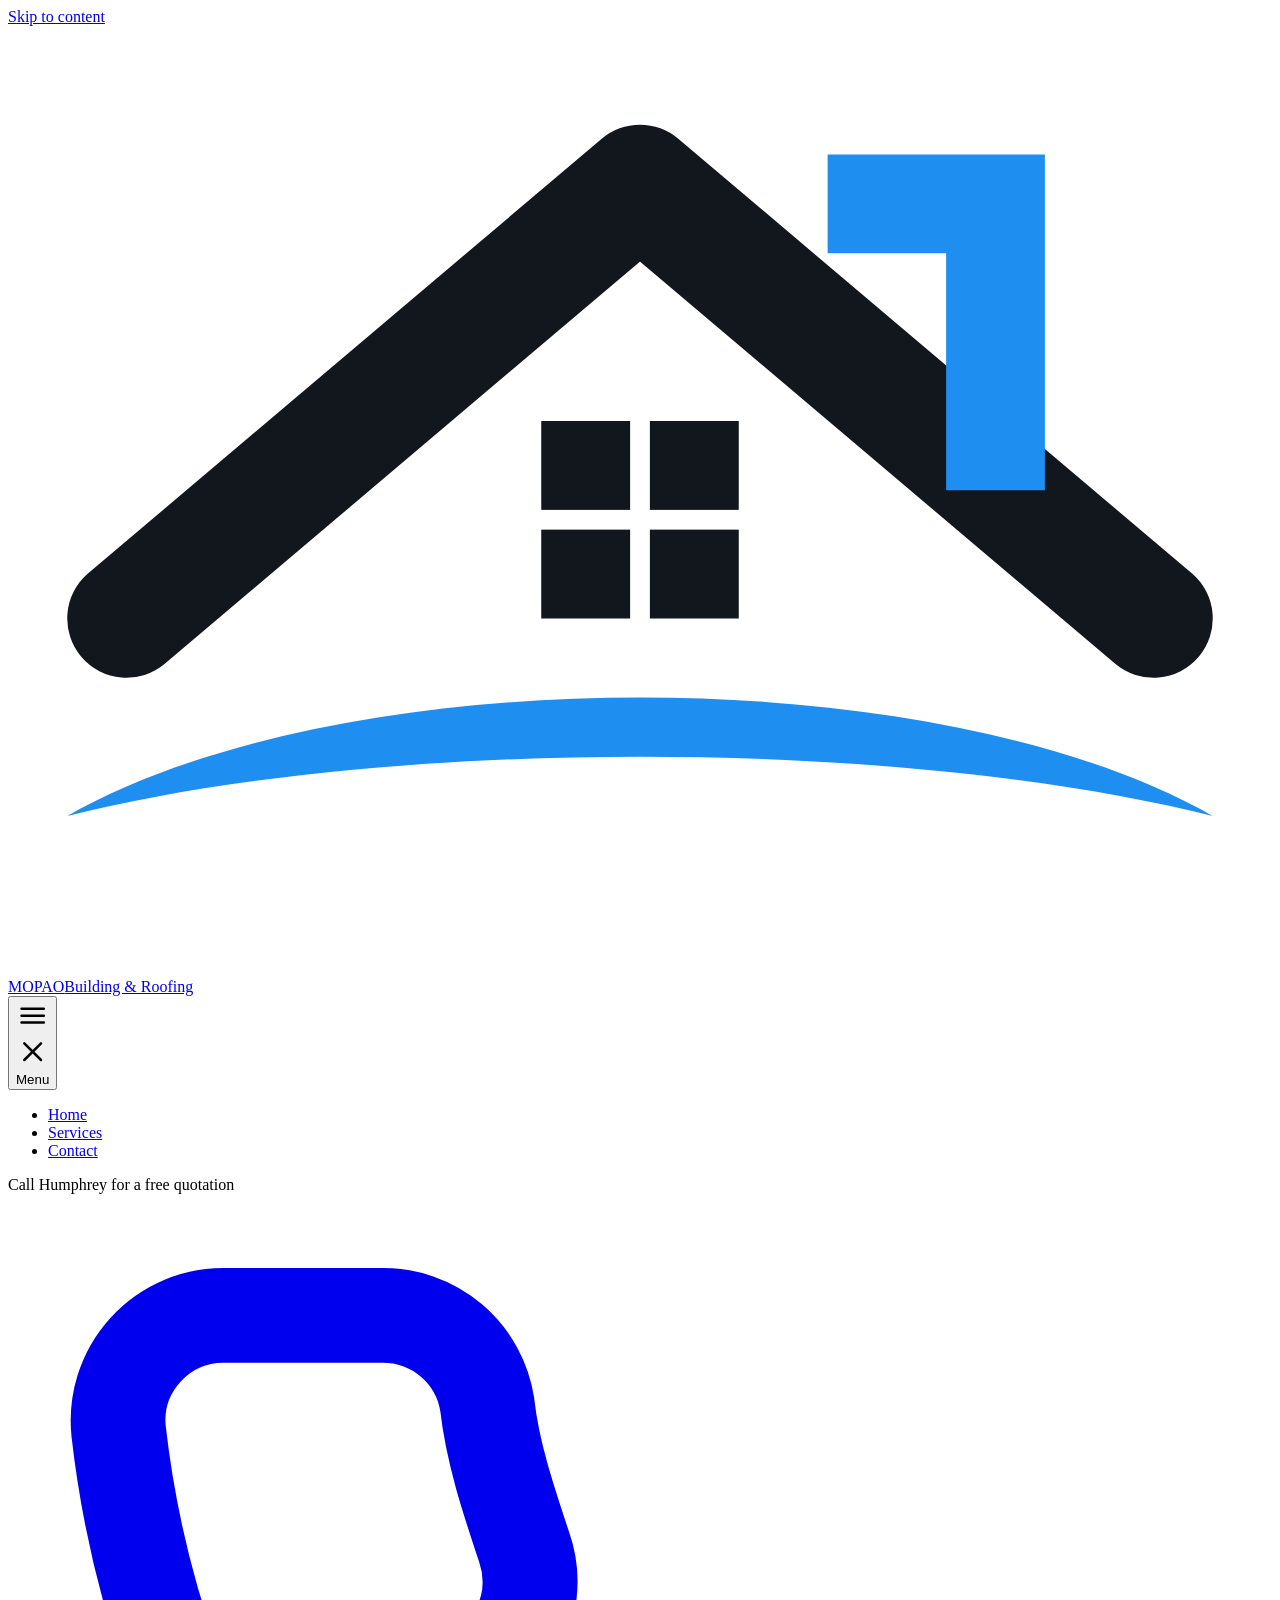
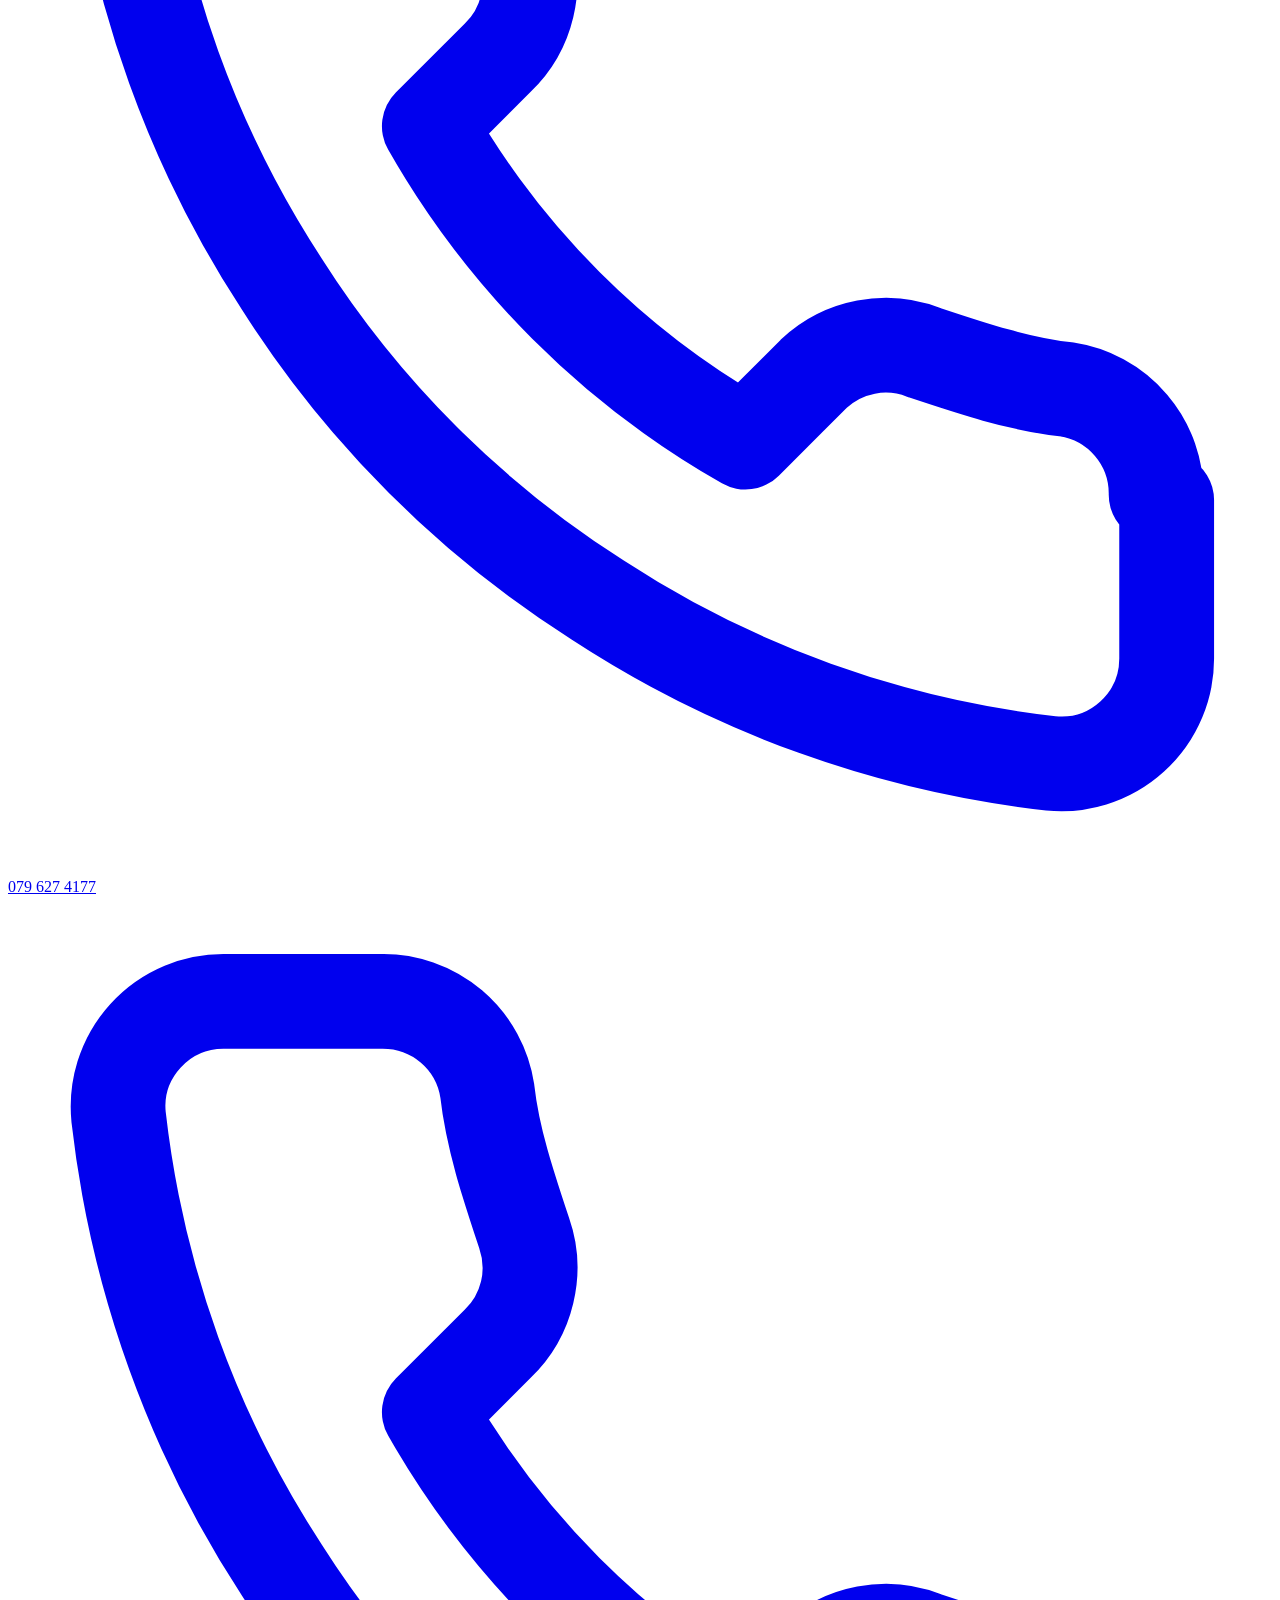
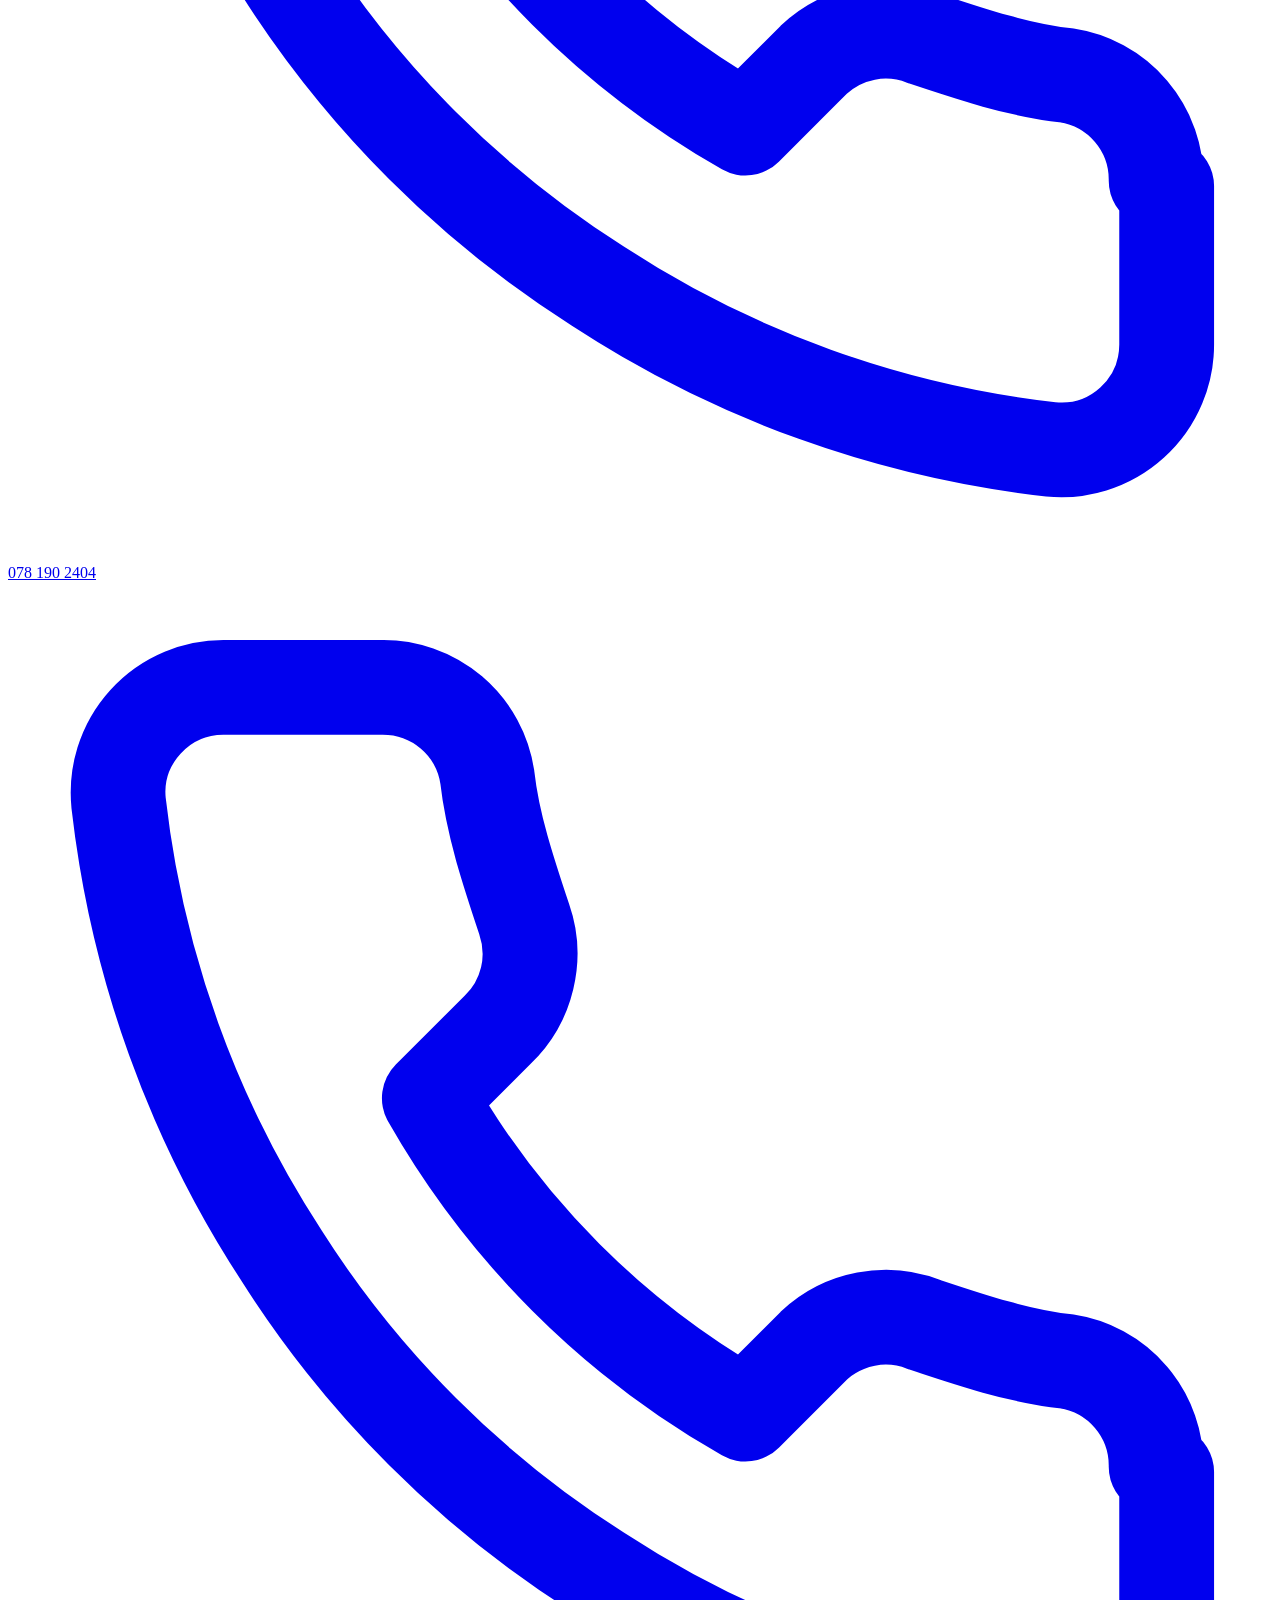
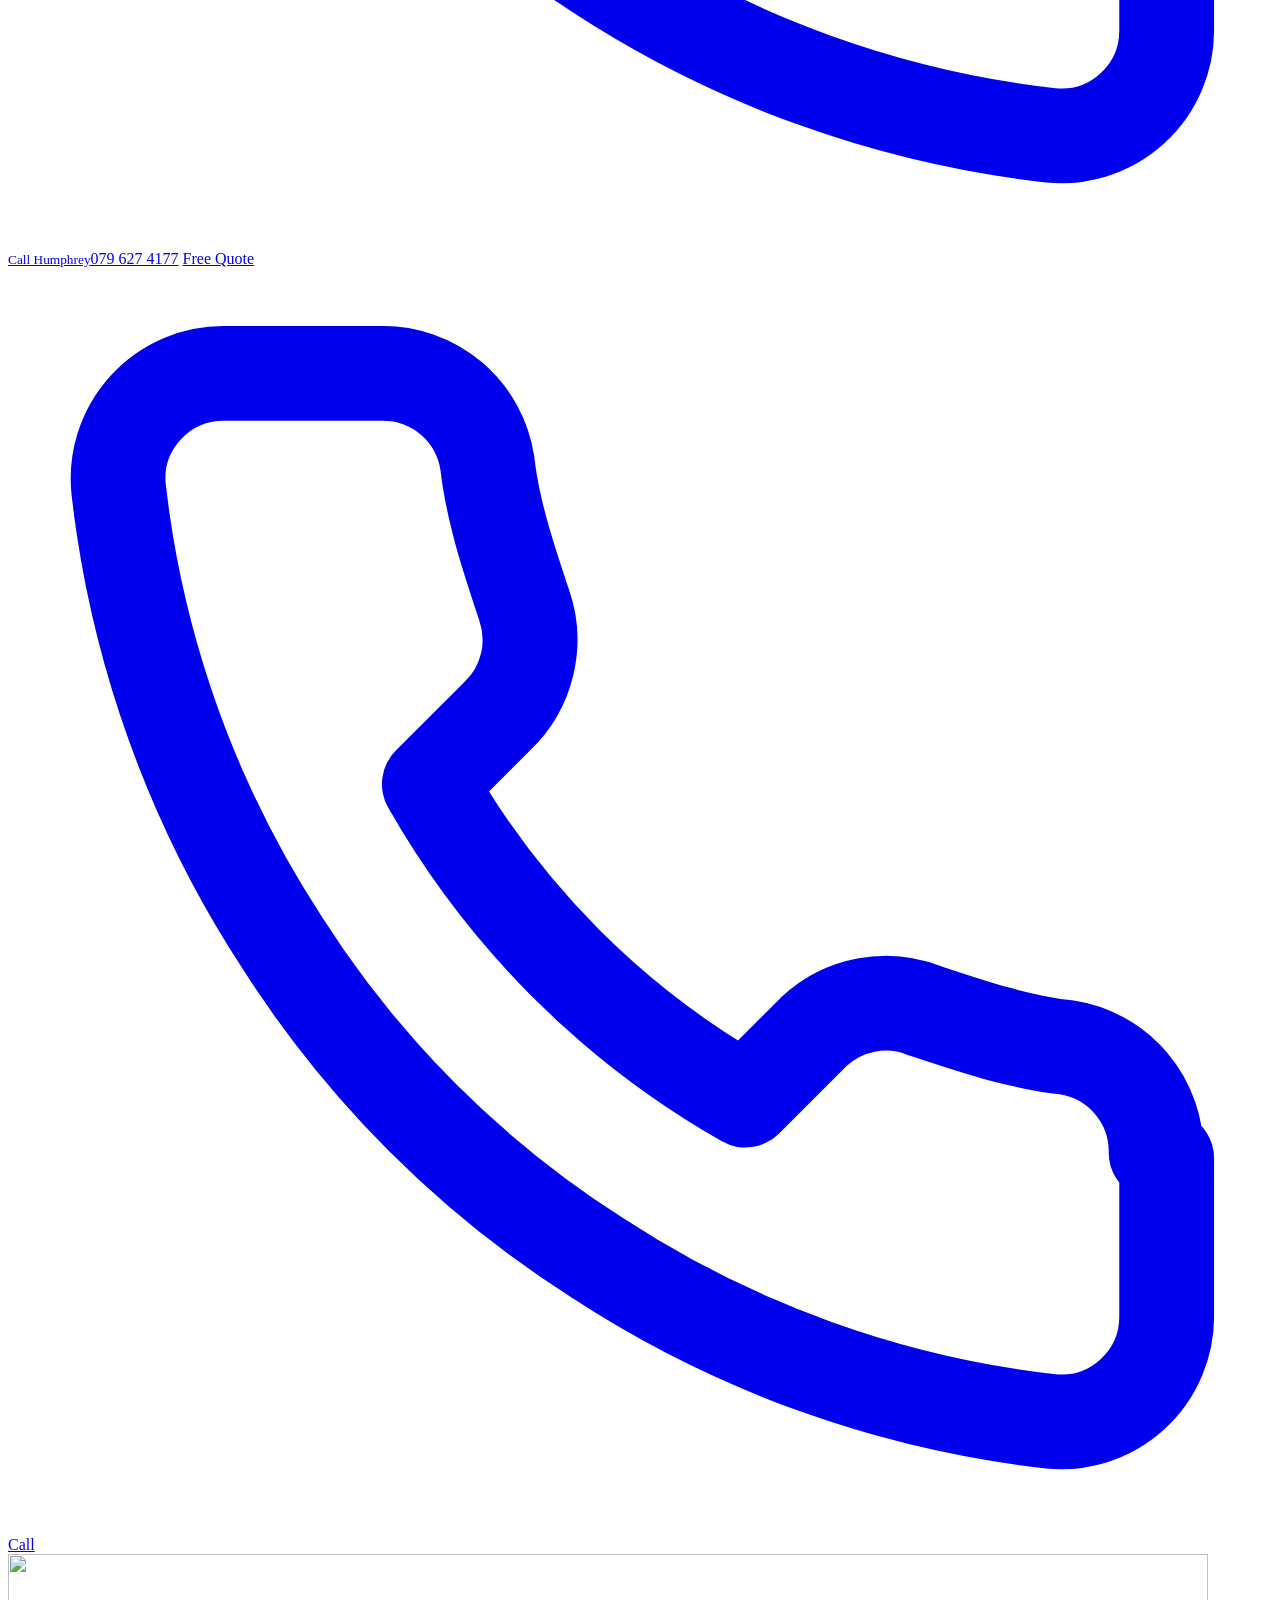
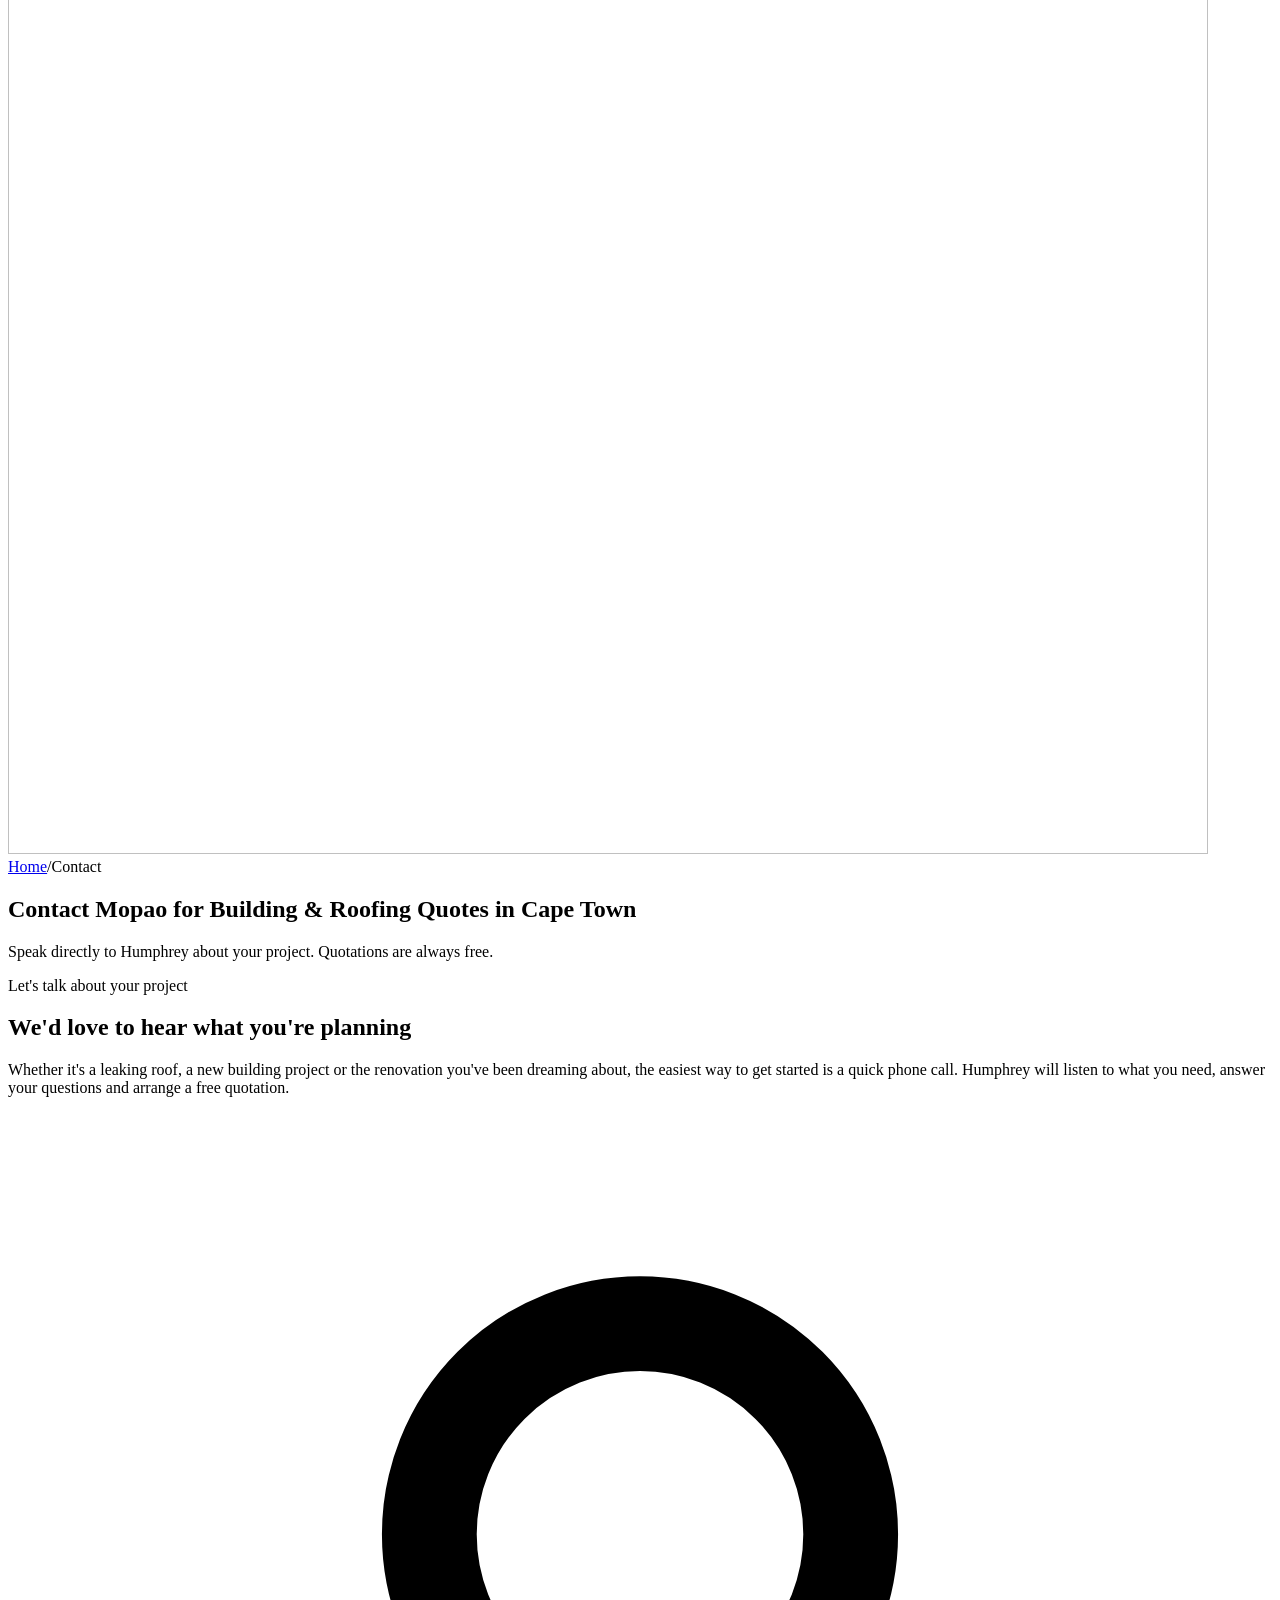
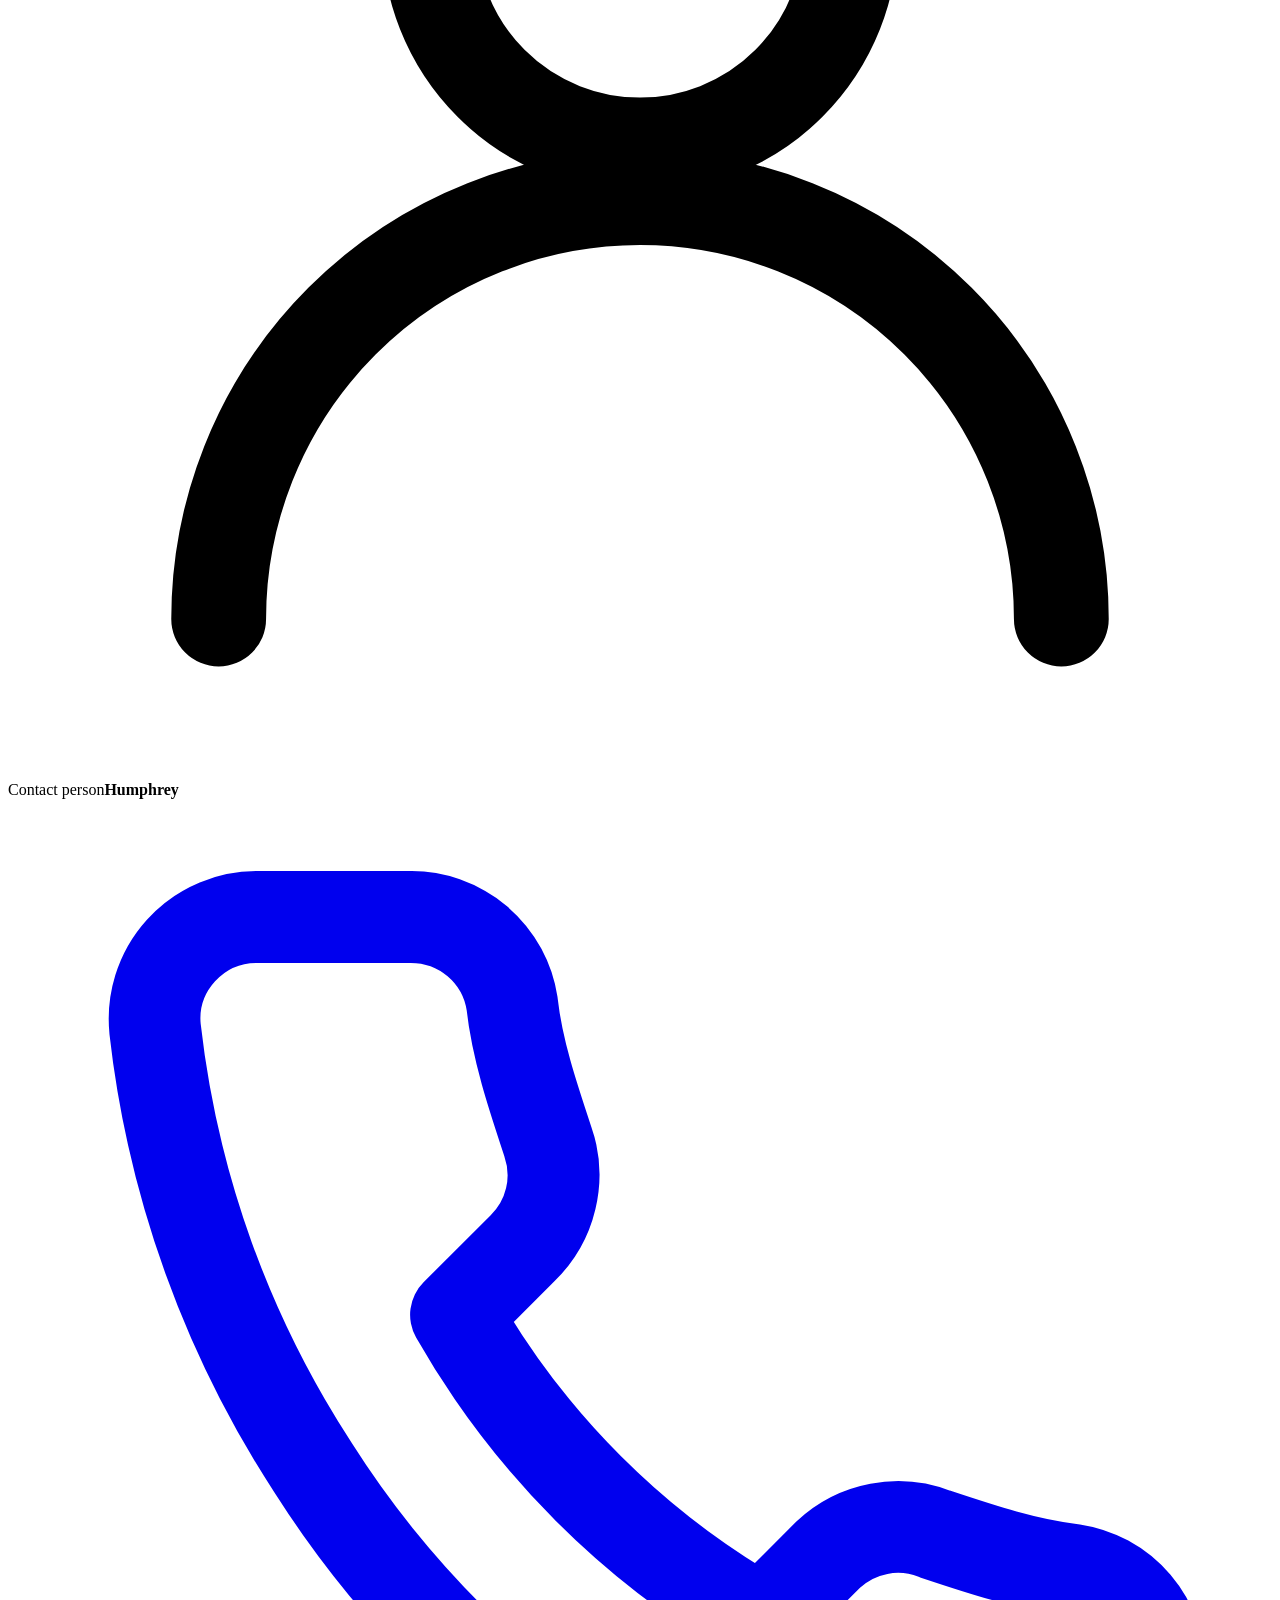
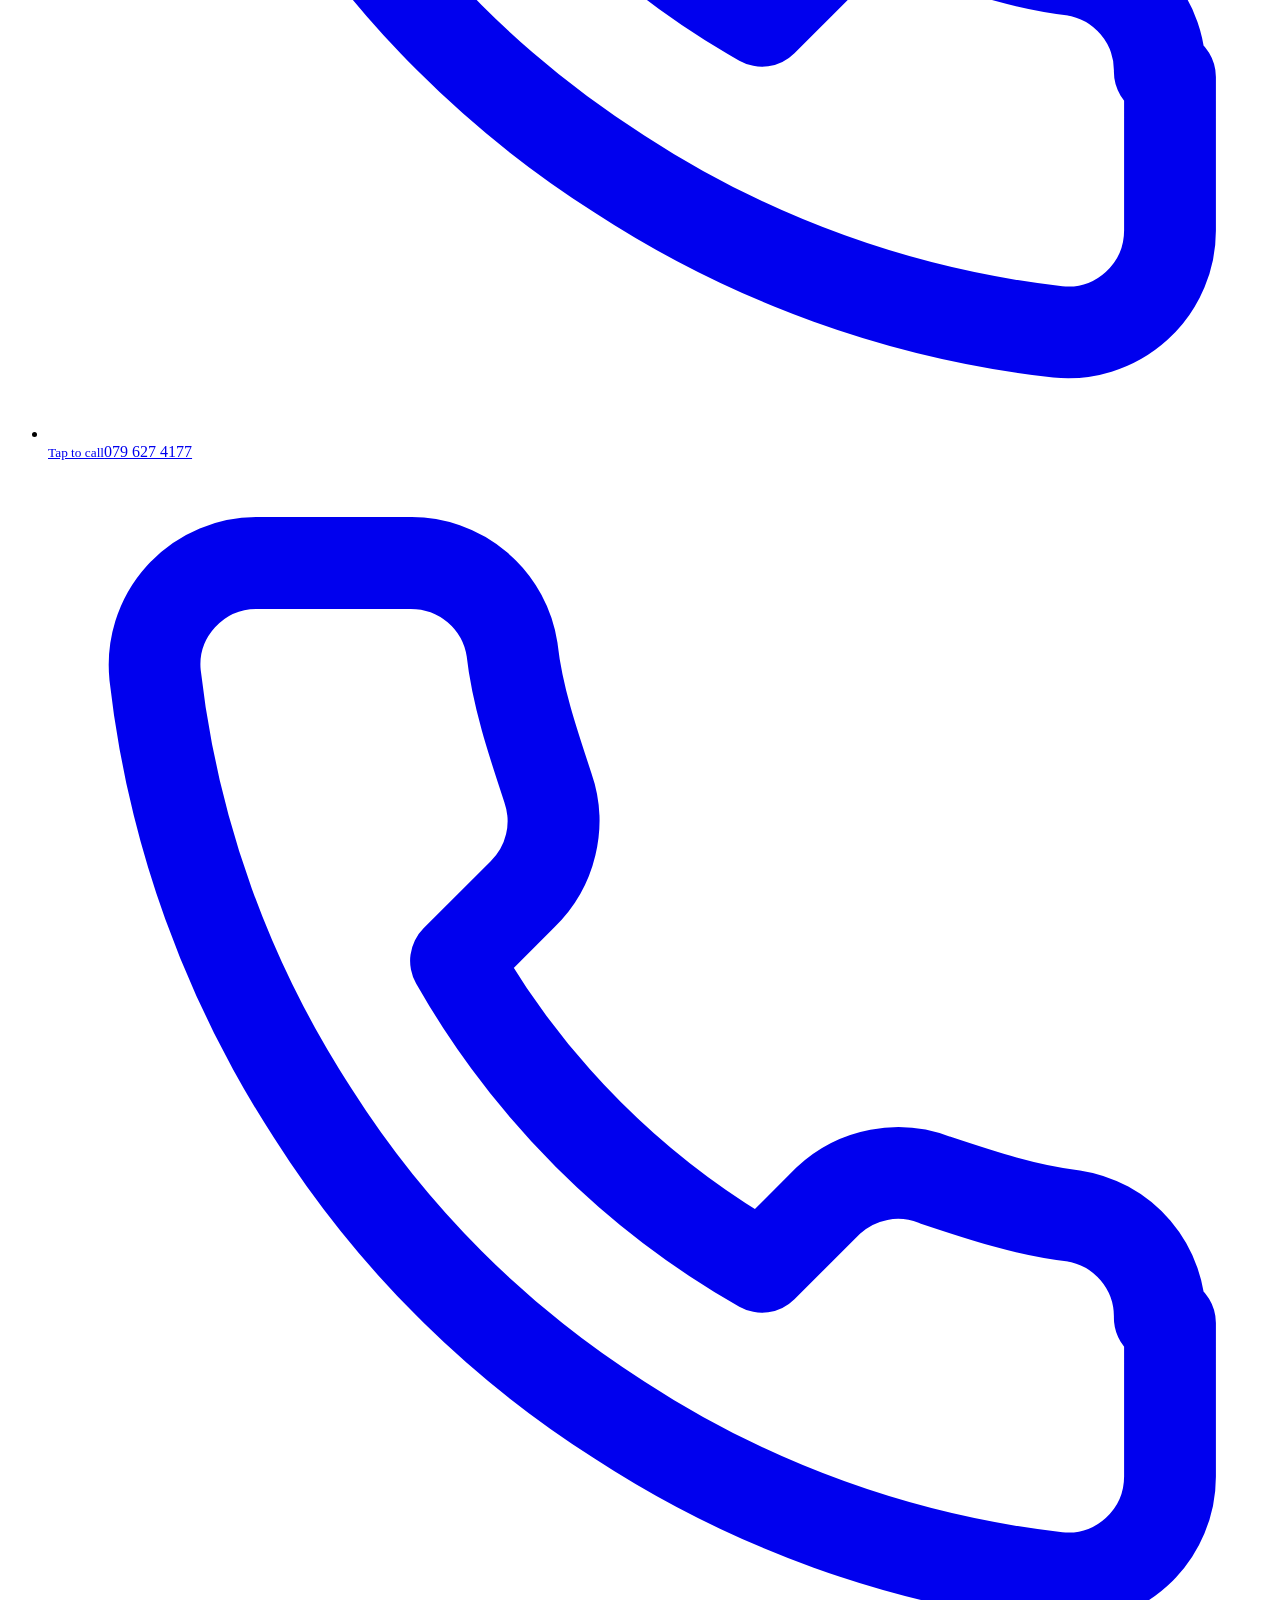
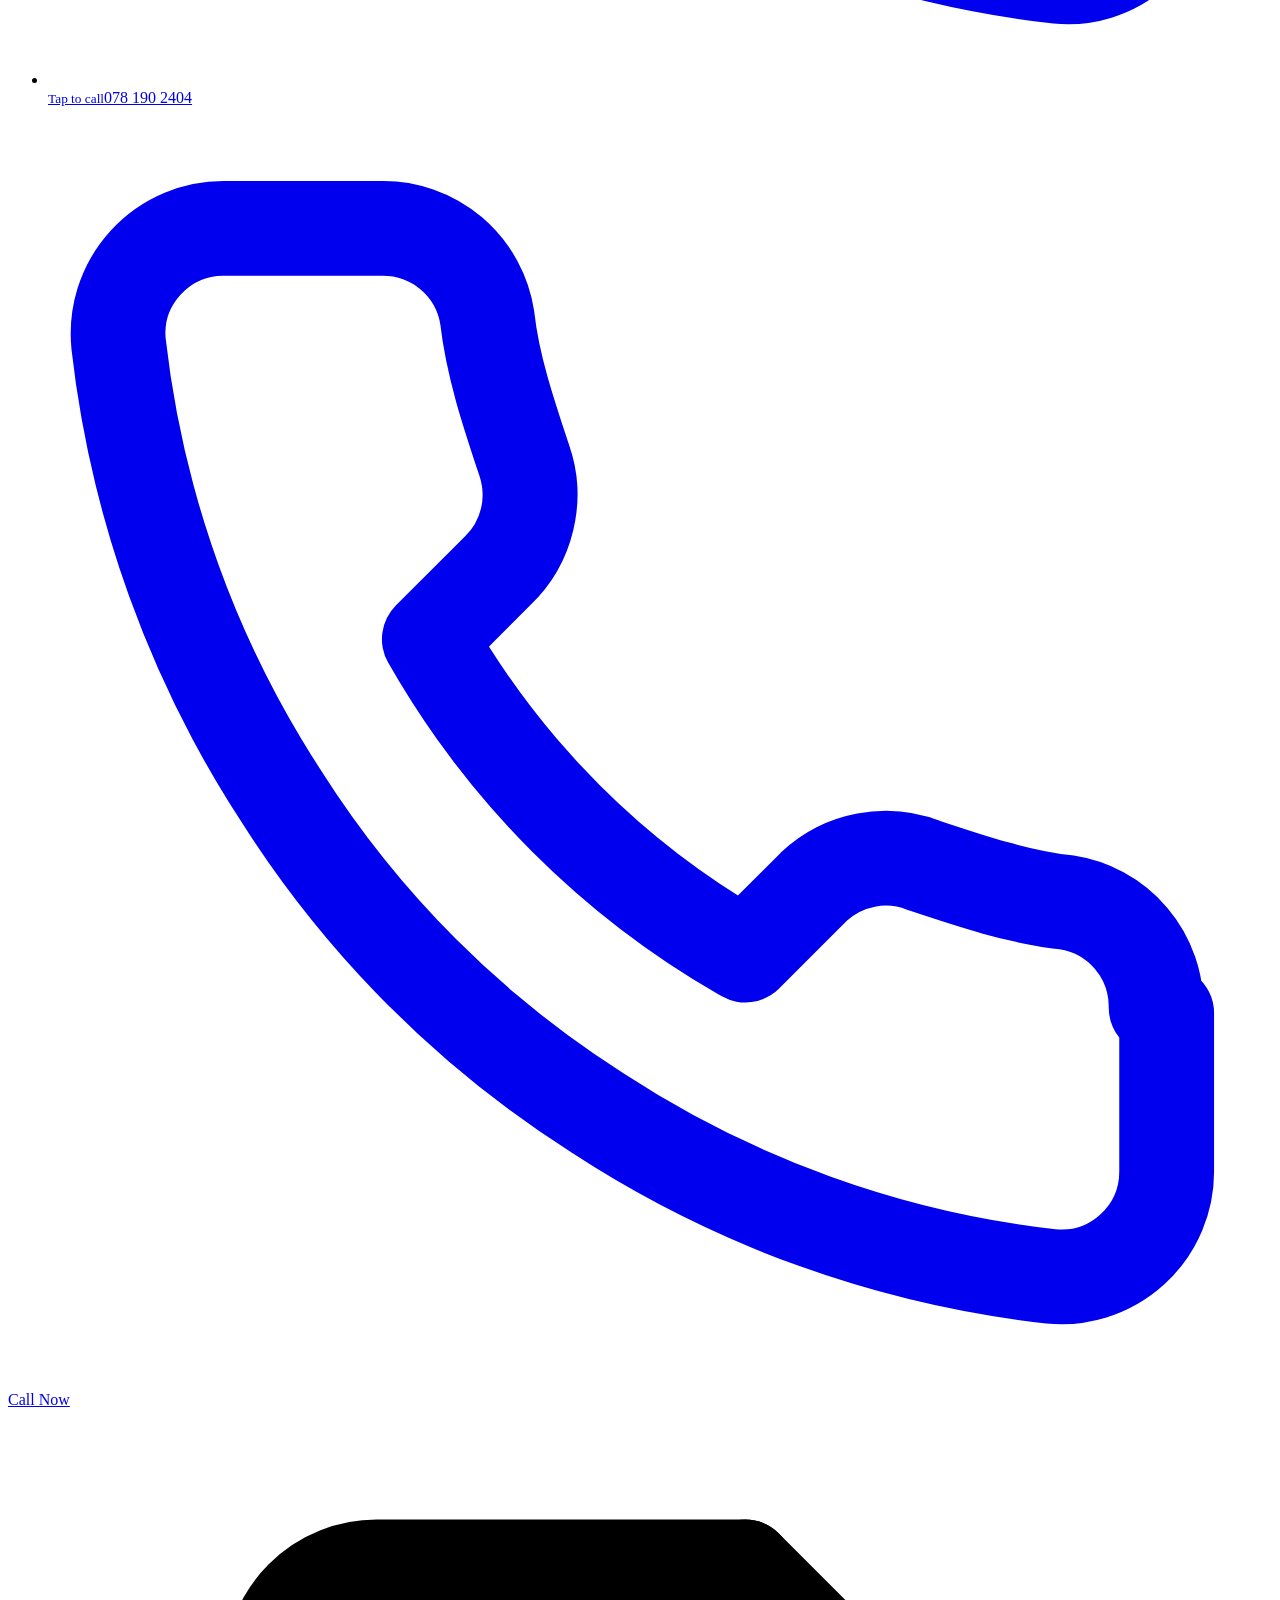
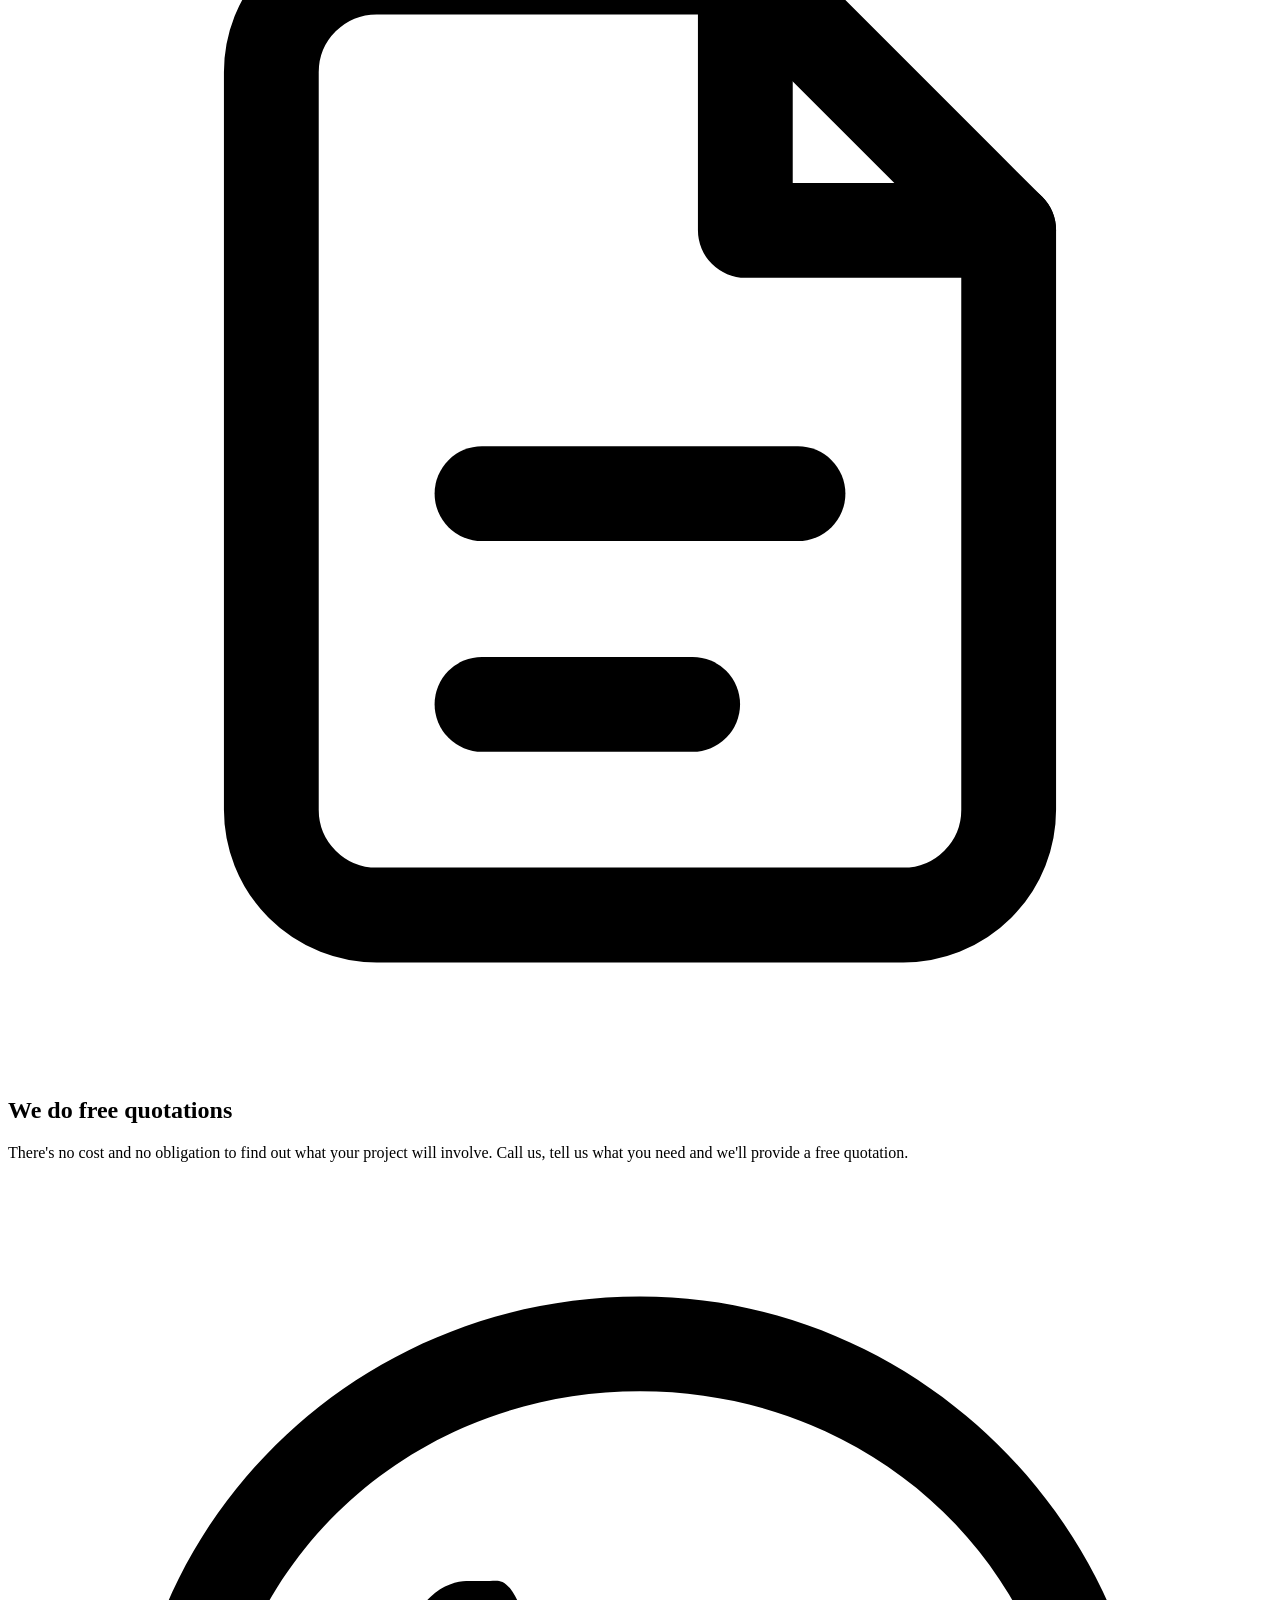
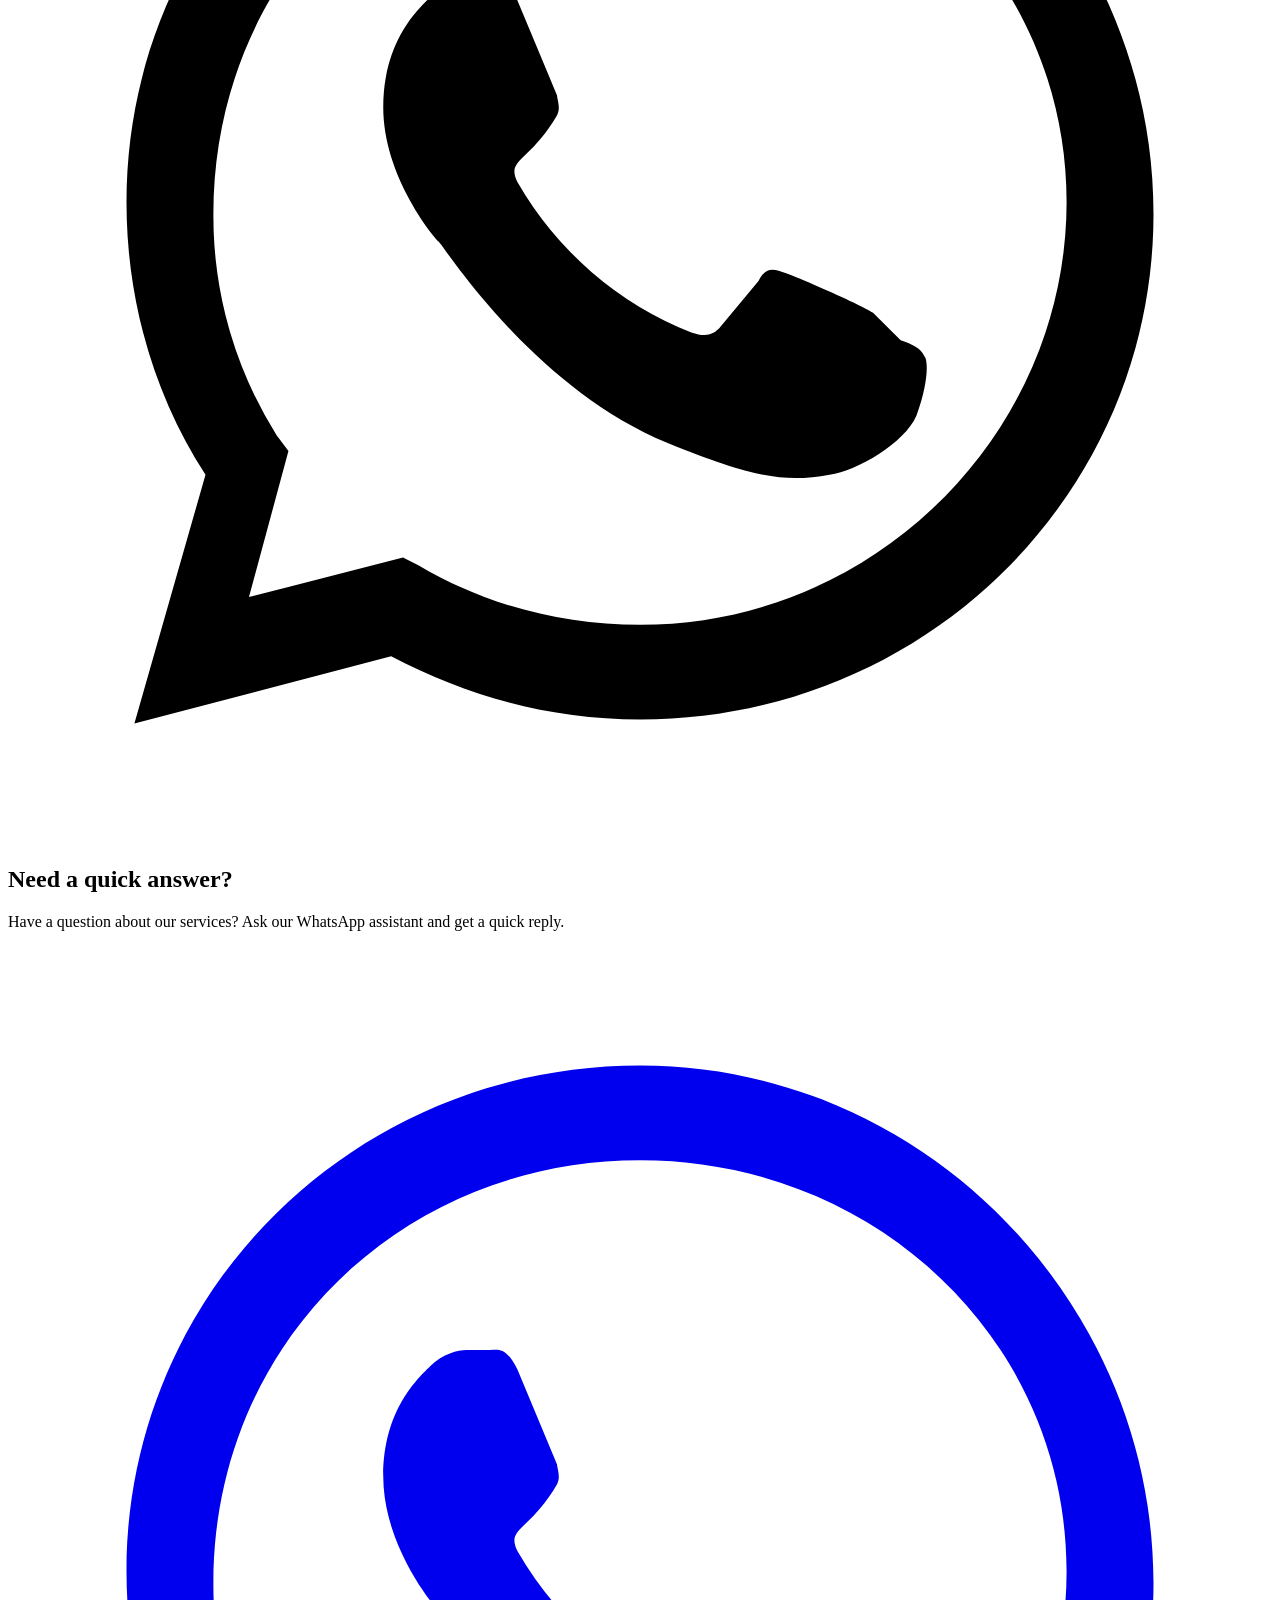
==== contact/index.html @ 6b303300 "first deploy first deploy" ====
<!doctype html>
<html lang="en-ZA">
<head>
<meta charset="utf-8">
<meta name="viewport" content="width=device-width, initial-scale=1">
<title>Free Building &amp; Roofing Quotes in Cape Town | Contact Mopao</title>
<meta name="description" content="Call Humphrey at Mopao Building and Roofing on 079 627 4177 or 078 190 2404 for a free building, roofing or renovation quotation in Cape Town.">
<meta name="robots" content="noindex, nofollow">

<meta name="theme-color" content="#0a2856">
<meta name="geo.region" content="ZA-WC">
<meta name="geo.placename" content="Cape Town">
<meta property="og:type" content="website">
<meta property="og:locale" content="en_ZA">
<meta property="og:site_name" content="Mopao Building and Roofing">
<meta property="og:title" content="Free Building &amp; Roofing Quotes in Cape Town | Contact Mopao">
<meta property="og:description" content="Call Humphrey at Mopao Building and Roofing on 079 627 4177 or 078 190 2404 for a free building, roofing or renovation quotation in Cape Town.">


<meta name="twitter:card" content="summary_large_image">
<link rel="icon" href="/my-website/assets/images/favicon.svg" type="image/svg+xml">
<link rel="preconnect" href="https://fonts.googleapis.com">
<link rel="preconnect" href="https://fonts.gstatic.com" crossorigin>
<link rel="stylesheet" href="https://fonts.googleapis.com/css2?family=Inter:wght@400;500;600&family=Kalam:wght@700&family=Montserrat:wght@600;700;800&display=swap">

<link rel="stylesheet" href="/my-website/assets/css/styles.css">
<script>document.documentElement.classList.add('js')</script>
<script type="application/ld+json">{"@context":"https://schema.org","@type":["LocalBusiness","GeneralContractor"],"name":"Mopao Building and Roofing","slogan":"Your Vision, Our Expertise","description":"Builders and roofing contractors in Cape Town offering building, roofing, plastering, waterproofing, ceilings, plumbing and renovations. Free quotations.","telephone":"+27796274177","contactPoint":[{"@type":"ContactPoint","telephone":"+27796274177","contactType":"customer service","name":"Humphrey","areaServed":"ZA","availableLanguage":"English"},{"@type":"ContactPoint","telephone":"+27781902404","contactType":"customer service","name":"Humphrey","areaServed":"ZA","availableLanguage":"English"}],"areaServed":[{"@type":"City","name":"Cape Town","containedInPlace":{"@type":"AdministrativeArea","name":"Western Cape"}}],"knowsAbout":["Building","Roofing","Plastering","Waterproofing","Ceilings","Plumbing","Renovations"],"hasOfferCatalog":{"@type":"OfferCatalog","name":"Building and roofing services","itemListElement":[{"@type":"Offer","itemOffered":{"@type":"Service","name":"Building Services in Cape Town","areaServed":"Cape Town"}},{"@type":"Offer","itemOffered":{"@type":"Service","name":"Roofing Services in Cape Town","areaServed":"Cape Town"}},{"@type":"Offer","itemOffered":{"@type":"Service","name":"Plastering Services","areaServed":"Cape Town"}},{"@type":"Offer","itemOffered":{"@type":"Service","name":"Waterproofing in Cape Town","areaServed":"Cape Town"}},{"@type":"Offer","itemOffered":{"@type":"Service","name":"Ceiling Installations and Repairs","areaServed":"Cape Town"}},{"@type":"Offer","itemOffered":{"@type":"Service","name":"Plumbing Services in Cape Town","areaServed":"Cape Town"}},{"@type":"Offer","itemOffered":{"@type":"Service","name":"Home Renovations in Cape Town","areaServed":"Cape Town"}}]}}</script>
</head>
<body>
<a class="skip-link" href="#main">Skip to content</a>
<header class="site-header" data-header>
  <div class="container header-inner">
    <a class="logo " href="/my-website/" aria-label="Mopao Building and Roofing - home">
  <svg class="logo-mark" viewBox="0 0 64 48" aria-hidden="true" focusable="false">
  <path d="M6 30 32 8l26 22" fill="none" stroke="var(--logo-roof, #12161d)" stroke-width="6" stroke-linejoin="round" stroke-linecap="round"/>
  <path d="M44 9h6v12" fill="none" stroke="#1e8ef0" stroke-width="5" stroke-linecap="square"/>
  <path d="M3 40c14-8 44-8 58 0-16-4-42-4-58 0Z" fill="#1e8ef0"/>
  <g fill="var(--logo-roof, #12161d)"><rect x="27" y="20" width="4.5" height="4.5"/><rect x="32.5" y="20" width="4.5" height="4.5"/><rect x="27" y="25.5" width="4.5" height="4.5"/><rect x="32.5" y="25.5" width="4.5" height="4.5"/></g>
</svg>
  <span class="logo-text"><span class="logo-name">MOPAO</span><span class="logo-sub">Building &amp; Roofing</span></span>
</a>
    <nav class="main-nav" aria-label="Main">
      <button class="nav-toggle" type="button" aria-expanded="false" aria-controls="nav-menu" data-nav-toggle>
        <svg class="icon icon-open" viewBox="0 0 24 24" fill="none" stroke="currentColor" stroke-width="1.8" stroke-linecap="round" stroke-linejoin="round" aria-hidden="true" focusable="false"><path d="M4 7h16"/><path d="M4 12h16"/><path d="M4 17h16"/></svg><svg class="icon icon-close" viewBox="0 0 24 24" fill="none" stroke="currentColor" stroke-width="1.8" stroke-linecap="round" stroke-linejoin="round" aria-hidden="true" focusable="false"><path d="M6 6l12 12"/><path d="M18 6 6 18"/></svg><span class="sr-only">Menu</span>
      </button>
      <div class="nav-menu" id="nav-menu" data-nav-menu>
        <ul class="nav-links"><li><a href="/my-website/">Home</a></li><li><a href="/my-website/services/">Services</a></li><li><a href="/my-website/contact/" aria-current="page">Contact</a></li></ul>
        <div class="nav-mobile-call">
          <p>Call Humphrey for a free quotation</p>
          <a class="btn btn-primary btn-block" href="tel:+27796274177"><svg class="icon" viewBox="0 0 24 24" fill="none" stroke="currentColor" stroke-width="1.8" stroke-linecap="round" stroke-linejoin="round" aria-hidden="true" focusable="false"><path d="M22 16.9v3a2 2 0 0 1-2.2 2 19.8 19.8 0 0 1-8.6-3.1 19.5 19.5 0 0 1-6-6A19.8 19.8 0 0 1 2.1 4.2 2 2 0 0 1 4.1 2h3a2 2 0 0 1 2 1.7c.1.9.4 1.8.7 2.7a2 2 0 0 1-.5 2.1L8 9.8a16 16 0 0 0 6 6l1.3-1.3a2 2 0 0 1 2.1-.4c.9.3 1.8.6 2.7.7a2 2 0 0 1 1.7 2Z"/></svg> 079 627 4177</a>
          <a class="btn btn-outline-light btn-block" href="tel:+27781902404"><svg class="icon" viewBox="0 0 24 24" fill="none" stroke="currentColor" stroke-width="1.8" stroke-linecap="round" stroke-linejoin="round" aria-hidden="true" focusable="false"><path d="M22 16.9v3a2 2 0 0 1-2.2 2 19.8 19.8 0 0 1-8.6-3.1 19.5 19.5 0 0 1-6-6A19.8 19.8 0 0 1 2.1 4.2 2 2 0 0 1 4.1 2h3a2 2 0 0 1 2 1.7c.1.9.4 1.8.7 2.7a2 2 0 0 1-.5 2.1L8 9.8a16 16 0 0 0 6 6l1.3-1.3a2 2 0 0 1 2.1-.4c.9.3 1.8.6 2.7.7a2 2 0 0 1 1.7 2Z"/></svg> 078 190 2404</a>
        </div>
      </div>
    </nav>
    <div class="header-actions">
      <a class="header-phone" href="tel:+27796274177"><svg class="icon" viewBox="0 0 24 24" fill="none" stroke="currentColor" stroke-width="1.8" stroke-linecap="round" stroke-linejoin="round" aria-hidden="true" focusable="false"><path d="M22 16.9v3a2 2 0 0 1-2.2 2 19.8 19.8 0 0 1-8.6-3.1 19.5 19.5 0 0 1-6-6A19.8 19.8 0 0 1 2.1 4.2 2 2 0 0 1 4.1 2h3a2 2 0 0 1 2 1.7c.1.9.4 1.8.7 2.7a2 2 0 0 1-.5 2.1L8 9.8a16 16 0 0 0 6 6l1.3-1.3a2 2 0 0 1 2.1-.4c.9.3 1.8.6 2.7.7a2 2 0 0 1 1.7 2Z"/></svg><span><small>Call Humphrey</small>079 627 4177</span></a>
      <a class="btn btn-primary btn-sm header-cta" href="tel:+27796274177">Free Quote</a>
      <a class="header-call-mobile" href="tel:+27796274177" aria-label="Call Humphrey on 079 627 4177"><svg class="icon" viewBox="0 0 24 24" fill="none" stroke="currentColor" stroke-width="1.8" stroke-linecap="round" stroke-linejoin="round" aria-hidden="true" focusable="false"><path d="M22 16.9v3a2 2 0 0 1-2.2 2 19.8 19.8 0 0 1-8.6-3.1 19.5 19.5 0 0 1-6-6A19.8 19.8 0 0 1 2.1 4.2 2 2 0 0 1 4.1 2h3a2 2 0 0 1 2 1.7c.1.9.4 1.8.7 2.7a2 2 0 0 1-.5 2.1L8 9.8a16 16 0 0 0 6 6l1.3-1.3a2 2 0 0 1 2.1-.4c.9.3 1.8.6 2.7.7a2 2 0 0 1 1.7 2Z"/></svg><span>Call</span></a>
    </div>
  </div>
</header>
<main id="main">

<section class="page-hero page-hero-compact" aria-labelledby="page-heading">
  <img class="page-hero-media" src="/my-website/assets/images/modern-home-exterior-cape-town-1200.webp" width="1200" height="900" alt="" fetchpriority="high" decoding="async">
  <div class="container page-hero-inner">
    <nav class="breadcrumb" aria-label="Breadcrumb"><a href="/my-website/">Home</a><span aria-hidden="true">/</span><span aria-current="page">Contact</span></nav>
    <h1 id="page-heading">Contact Mopao for Building &amp; Roofing Quotes in Cape Town</h1>
    <p>Speak directly to Humphrey about your project. Quotations are always free.</p>
  </div>
</section>

<section class="section contact" id="call" aria-label="Contact details">
  <div class="container contact-grid">
    <div class="contact-main" data-reveal>
      <span class="eyebrow">Let's talk about your project</span>
      <h2>We'd love to hear what you're planning</h2>
      <p class="lead">Whether it's a leaking roof, a new building project or the renovation you've been dreaming about, the easiest way to get started is a quick phone call. Humphrey will listen to what you need, answer your questions and arrange a free quotation.</p>

      <div class="contact-person">
        <span class="contact-avatar"><svg class="icon" viewBox="0 0 24 24" fill="none" stroke="currentColor" stroke-width="1.8" stroke-linecap="round" stroke-linejoin="round" aria-hidden="true" focusable="false"><circle cx="12" cy="8" r="4"/><path d="M4 21a8 8 0 0 1 16 0"/></svg></span>
        <div><span class="contact-label">Contact person</span><strong>Humphrey</strong></div>
      </div>

      <ul class="phone-list">
        <li><a class="phone-big" href="tel:+27796274177"><svg class="icon" viewBox="0 0 24 24" fill="none" stroke="currentColor" stroke-width="1.8" stroke-linecap="round" stroke-linejoin="round" aria-hidden="true" focusable="false"><path d="M22 16.9v3a2 2 0 0 1-2.2 2 19.8 19.8 0 0 1-8.6-3.1 19.5 19.5 0 0 1-6-6A19.8 19.8 0 0 1 2.1 4.2 2 2 0 0 1 4.1 2h3a2 2 0 0 1 2 1.7c.1.9.4 1.8.7 2.7a2 2 0 0 1-.5 2.1L8 9.8a16 16 0 0 0 6 6l1.3-1.3a2 2 0 0 1 2.1-.4c.9.3 1.8.6 2.7.7a2 2 0 0 1 1.7 2Z"/></svg><span><small>Tap to call</small>079 627 4177</span></a></li><li><a class="phone-big" href="tel:+27781902404"><svg class="icon" viewBox="0 0 24 24" fill="none" stroke="currentColor" stroke-width="1.8" stroke-linecap="round" stroke-linejoin="round" aria-hidden="true" focusable="false"><path d="M22 16.9v3a2 2 0 0 1-2.2 2 19.8 19.8 0 0 1-8.6-3.1 19.5 19.5 0 0 1-6-6A19.8 19.8 0 0 1 2.1 4.2 2 2 0 0 1 4.1 2h3a2 2 0 0 1 2 1.7c.1.9.4 1.8.7 2.7a2 2 0 0 1-.5 2.1L8 9.8a16 16 0 0 0 6 6l1.3-1.3a2 2 0 0 1 2.1-.4c.9.3 1.8.6 2.7.7a2 2 0 0 1 1.7 2Z"/></svg><span><small>Tap to call</small>078 190 2404</span></a></li>
      </ul>

      <a class="btn btn-primary btn-lg" href="tel:+27796274177"><svg class="icon" viewBox="0 0 24 24" fill="none" stroke="currentColor" stroke-width="1.8" stroke-linecap="round" stroke-linejoin="round" aria-hidden="true" focusable="false"><path d="M22 16.9v3a2 2 0 0 1-2.2 2 19.8 19.8 0 0 1-8.6-3.1 19.5 19.5 0 0 1-6-6A19.8 19.8 0 0 1 2.1 4.2 2 2 0 0 1 4.1 2h3a2 2 0 0 1 2 1.7c.1.9.4 1.8.7 2.7a2 2 0 0 1-.5 2.1L8 9.8a16 16 0 0 0 6 6l1.3-1.3a2 2 0 0 1 2.1-.4c.9.3 1.8.6 2.7.7a2 2 0 0 1 1.7 2Z"/></svg> Call Now</a>
    </div>

    <aside class="contact-side">
      <div class="contact-card contact-card-highlight" data-reveal>
        <span class="contact-card-icon"><svg class="icon" viewBox="0 0 24 24" fill="none" stroke="currentColor" stroke-width="1.8" stroke-linecap="round" stroke-linejoin="round" aria-hidden="true" focusable="false"><path d="M14 3H7a2 2 0 0 0-2 2v14a2 2 0 0 0 2 2h10a2 2 0 0 0 2-2V8Z"/><path d="M14 3v5h5"/><path d="M9 13h6"/><path d="M9 17h4"/></svg></span>
        <h2>We do free quotations</h2>
        <p>There's no cost and no obligation to find out what your project will involve. Call us, tell us what you need and we'll provide a free quotation.</p>
      </div>
      
      <div class="contact-card" data-reveal>
        <span class="contact-card-icon contact-card-icon-wa"><svg class="icon" viewBox="0 0 32 32" aria-hidden="true" focusable="false"><path fill="currentColor" d="M16 3C8.8 3 3 8.7 3 15.8c0 2.5.7 4.9 2 6.9L3.2 29l6.5-1.7c1.9 1 4 1.6 6.3 1.6 7.2 0 13-5.7 13-12.8S23.2 3 16 3Zm0 23.5c-2 0-3.9-.5-5.6-1.5l-.4-.2-3.9 1 1-3.7-.3-.4a10.4 10.4 0 0 1-1.6-5.6C5.2 10 10 5.4 16 5.4S26.8 10 26.8 15.8 22 26.5 16 26.5Zm5.9-7.9c-.3-.2-1.9-.9-2.2-1-.3-.1-.5-.2-.7.2l-1 1.2c-.2.2-.4.2-.7.1a8.8 8.8 0 0 1-4.4-3.8c-.3-.6.3-.5 1-1.7.1-.2 0-.4 0-.5l-1-2.4c-.3-.6-.5-.5-.7-.5h-.6c-.2 0-.6.1-.9.4-.3.3-1.2 1.1-1.2 2.8s1.2 3.2 1.4 3.4c.2.2 2.4 3.7 5.8 5.1 2.2.9 3 1 4.1.8.7-.1 1.9-.8 2.2-1.5.3-.8.3-1.4.2-1.5-.1-.2-.3-.3-.6-.4Z"/></svg></span>
        <h2>Need a quick answer?</h2>
        <p>Have a question about our services? Ask our WhatsApp assistant and get a quick reply.</p>
        <a class="btn btn-outline" href="/my-website/contact/#call" data-joseph data-joseph-unconfigured><svg class="icon" viewBox="0 0 32 32" aria-hidden="true" focusable="false"><path fill="currentColor" d="M16 3C8.8 3 3 8.7 3 15.8c0 2.5.7 4.9 2 6.9L3.2 29l6.5-1.7c1.9 1 4 1.6 6.3 1.6 7.2 0 13-5.7 13-12.8S23.2 3 16 3Zm0 23.5c-2 0-3.9-.5-5.6-1.5l-.4-.2-3.9 1 1-3.7-.3-.4a10.4 10.4 0 0 1-1.6-5.6C5.2 10 10 5.4 16 5.4S26.8 10 26.8 15.8 22 26.5 16 26.5Zm5.9-7.9c-.3-.2-1.9-.9-2.2-1-.3-.1-.5-.2-.7.2l-1 1.2c-.2.2-.4.2-.7.1a8.8 8.8 0 0 1-4.4-3.8c-.3-.6.3-.5 1-1.7.1-.2 0-.4 0-.5l-1-2.4c-.3-.6-.5-.5-.7-.5h-.6c-.2 0-.6.1-.9.4-.3.3-1.2 1.1-1.2 2.8s1.2 3.2 1.4 3.4c.2.2 2.4 3.7 5.8 5.1 2.2.9 3 1 4.1.8.7-.1 1.9-.8 2.2-1.5.3-.8.3-1.4.2-1.5-.1-.2-.3-.3-.6-.4Z"/></svg> Ask our WhatsApp assistant</a>
      </div>
    </aside>
  </div>
</section>

<section class="section section-soft" aria-labelledby="prepare-heading">
  <div class="container">
    <div class="section-head" data-reveal>
      <span class="eyebrow">Before you call</span>
      <h2 id="prepare-heading">Helpful things to have ready</h2>
      <p>You don't need everything worked out, but a few details help us understand your project and prepare an accurate quotation.</p>
    </div>
    <ol class="steps">
      <li data-reveal><span class="step-num">1</span><h3>The type of work</h3><p>Building, roofing, a repair or a renovation? Let us know what you have in mind.</p></li>
      <li data-reveal><span class="step-num">2</span><h3>Where the property is</h3><p>Tell us which part of Cape Town the property is in so we can arrange a visit.</p></li>
      <li data-reveal><span class="step-num">3</span><h3>What you've noticed</h3><p>For repairs, describe the problem, such as leaks, cracks or damp, and when it started.</p></li>
      <li data-reveal><span class="step-num">4</span><h3>Your timing</h3><p>Let us know when you'd like the work done and we'll discuss what's possible.</p></li>
    </ol>
  </div>
</section>

<section class="section" aria-labelledby="quote-services-heading">
  <div class="container narrow center" data-reveal>
    <h2 id="quote-services-heading">Services we can quote on</h2>
    <p>Request a free quotation for any of our <a href="/my-website/services/">building and roofing services in Cape Town</a>:</p>
    <ul class="pill-list">
      <li><a href="/my-website/services/#building"><svg class="icon" viewBox="0 0 24 24" fill="none" stroke="currentColor" stroke-width="1.8" stroke-linecap="round" stroke-linejoin="round" aria-hidden="true" focusable="false"><path d="M3 21h18"/><path d="M5 21V10l7-5 7 5v11"/><path d="M9 21v-6h6v6"/><path d="M9.5 10.5h5"/></svg> Building</a></li><li><a href="/my-website/services/#roofing"><svg class="icon" viewBox="0 0 24 24" fill="none" stroke="currentColor" stroke-width="1.8" stroke-linecap="round" stroke-linejoin="round" aria-hidden="true" focusable="false"><path d="M2 13 12 4l10 9"/><path d="M5 11v9h14v-9"/><path d="M16 6V3.5h2.5V8.5"/></svg> Roofing</a></li><li><a href="/my-website/services/#plastering"><svg class="icon" viewBox="0 0 24 24" fill="none" stroke="currentColor" stroke-width="1.8" stroke-linecap="round" stroke-linejoin="round" aria-hidden="true" focusable="false"><path d="m14 4 6 6-8.5 3.5L10.5 13.5Z"/><path d="m10.5 13.5-6 6"/><path d="M3.5 20.5 2.5 21.5"/></svg> Plastering</a></li><li><a href="/my-website/services/#waterproofing"><svg class="icon" viewBox="0 0 24 24" fill="none" stroke="currentColor" stroke-width="1.8" stroke-linecap="round" stroke-linejoin="round" aria-hidden="true" focusable="false"><path d="M12 3s6 6.6 6 11a6 6 0 0 1-12 0c0-4.4 6-11 6-11Z"/><path d="M9.5 14.5a2.5 2.5 0 0 0 2.5 2.5"/></svg> Waterproofing</a></li><li><a href="/my-website/services/#ceilings"><svg class="icon" viewBox="0 0 24 24" fill="none" stroke="currentColor" stroke-width="1.8" stroke-linecap="round" stroke-linejoin="round" aria-hidden="true" focusable="false"><path d="M3 5h18"/><path d="M6 5v3h12V5"/><path d="M12 8v4"/><path d="M8.5 15a3.5 3.5 0 0 1 7 0Z"/><path d="M12 18v2"/></svg> Ceilings</a></li><li><a href="/my-website/services/#plumbing"><svg class="icon" viewBox="0 0 24 24" fill="none" stroke="currentColor" stroke-width="1.8" stroke-linecap="round" stroke-linejoin="round" aria-hidden="true" focusable="false"><path d="M3 8h9a5 5 0 0 1 5 5v1h-4v-1a1 1 0 0 0-1-1H3"/><path d="M8 8V5"/><path d="M5 5h6"/><path d="M15 17.5v.5"/><path d="M15 20.5v.5"/></svg> Plumbing</a></li><li><a href="/my-website/services/#renovations"><svg class="icon" viewBox="0 0 24 24" fill="none" stroke="currentColor" stroke-width="1.8" stroke-linecap="round" stroke-linejoin="round" aria-hidden="true" focusable="false"><path d="M14.7 6.3a4 4 0 0 0 5 5L21 13l-8 8-3-3 8-8"/><path d="m3 21 7.5-7.5"/><path d="M4 3 9 8"/><path d="m3 4 1-1 3 1 4 4-2 2-4-4Z"/></svg> Renovations</a></li>
    </ul>
    <p class="muted">Serving Cape Town and surrounding areas. Call <a href="tel:+27796274177">079 627 4177</a> or <a href="tel:+27781902404">078 190 2404</a>.</p>
  </div>
</section>

</main>
<footer class="site-footer">
  <div class="container footer-grid">
    <div class="footer-brand">
      <a class="logo logo-light" href="/my-website/" aria-label="Mopao Building and Roofing - home">
  <svg class="logo-mark" viewBox="0 0 64 48" aria-hidden="true" focusable="false">
  <path d="M6 30 32 8l26 22" fill="none" stroke="var(--logo-roof, #12161d)" stroke-width="6" stroke-linejoin="round" stroke-linecap="round"/>
  <path d="M44 9h6v12" fill="none" stroke="#1e8ef0" stroke-width="5" stroke-linecap="square"/>
  <path d="M3 40c14-8 44-8 58 0-16-4-42-4-58 0Z" fill="#1e8ef0"/>
  <g fill="var(--logo-roof, #12161d)"><rect x="27" y="20" width="4.5" height="4.5"/><rect x="32.5" y="20" width="4.5" height="4.5"/><rect x="27" y="25.5" width="4.5" height="4.5"/><rect x="32.5" y="25.5" width="4.5" height="4.5"/></g>
</svg>
  <span class="logo-text"><span class="logo-name">MOPAO</span><span class="logo-sub">Building &amp; Roofing</span></span>
</a>
      <p>Mopao Building and Roofing provides building, roofing, plastering, waterproofing, ceilings, plumbing and renovation services for homes in Cape Town and surrounding areas.</p>
      <p class="footer-tagline">Quality Work &bull; Reliable Service &bull; Lasting Results</p>
    </div>
    <nav class="footer-col" aria-label="Quick links">
      <h2>Quick links</h2>
      <ul><li><a href="/my-website/">Home</a></li><li><a href="/my-website/services/">Services</a></li><li><a href="/my-website/contact/">Contact</a></li></ul>
    </nav>
    <nav class="footer-col" aria-label="Our services">
      <h2>Our services</h2>
      <ul><li><a href="/my-website/services/#building">Building</a></li><li><a href="/my-website/services/#roofing">Roofing</a></li><li><a href="/my-website/services/#plastering">Plastering</a></li><li><a href="/my-website/services/#waterproofing">Waterproofing</a></li><li><a href="/my-website/services/#ceilings">Ceilings</a></li><li><a href="/my-website/services/#plumbing">Plumbing</a></li><li><a href="/my-website/services/#renovations">Renovations</a></li></ul>
    </nav>
    <div class="footer-col">
      <h2>Contact Humphrey</h2>
      <ul class="footer-contact">
        <li><a href="tel:+27796274177"><svg class="icon" viewBox="0 0 24 24" fill="none" stroke="currentColor" stroke-width="1.8" stroke-linecap="round" stroke-linejoin="round" aria-hidden="true" focusable="false"><path d="M22 16.9v3a2 2 0 0 1-2.2 2 19.8 19.8 0 0 1-8.6-3.1 19.5 19.5 0 0 1-6-6A19.8 19.8 0 0 1 2.1 4.2 2 2 0 0 1 4.1 2h3a2 2 0 0 1 2 1.7c.1.9.4 1.8.7 2.7a2 2 0 0 1-.5 2.1L8 9.8a16 16 0 0 0 6 6l1.3-1.3a2 2 0 0 1 2.1-.4c.9.3 1.8.6 2.7.7a2 2 0 0 1 1.7 2Z"/></svg> 079 627 4177</a></li><li><a href="tel:+27781902404"><svg class="icon" viewBox="0 0 24 24" fill="none" stroke="currentColor" stroke-width="1.8" stroke-linecap="round" stroke-linejoin="round" aria-hidden="true" focusable="false"><path d="M22 16.9v3a2 2 0 0 1-2.2 2 19.8 19.8 0 0 1-8.6-3.1 19.5 19.5 0 0 1-6-6A19.8 19.8 0 0 1 2.1 4.2 2 2 0 0 1 4.1 2h3a2 2 0 0 1 2 1.7c.1.9.4 1.8.7 2.7a2 2 0 0 1-.5 2.1L8 9.8a16 16 0 0 0 6 6l1.3-1.3a2 2 0 0 1 2.1-.4c.9.3 1.8.6 2.7.7a2 2 0 0 1 1.7 2Z"/></svg> 078 190 2404</a></li>
        <li><svg class="icon" viewBox="0 0 24 24" fill="none" stroke="currentColor" stroke-width="1.8" stroke-linecap="round" stroke-linejoin="round" aria-hidden="true" focusable="false"><path d="M20 10c0 6-8 12-8 12S4 16 4 10a8 8 0 0 1 16 0Z"/><circle cx="12" cy="10" r="3"/></svg> Serving Cape Town and surrounding areas</li>
      </ul>
      <p class="footer-quote"><strong>We do free quotations.</strong></p>
      <a class="btn btn-primary btn-sm" href="tel:+27796274177"><svg class="icon" viewBox="0 0 24 24" fill="none" stroke="currentColor" stroke-width="1.8" stroke-linecap="round" stroke-linejoin="round" aria-hidden="true" focusable="false"><path d="M22 16.9v3a2 2 0 0 1-2.2 2 19.8 19.8 0 0 1-8.6-3.1 19.5 19.5 0 0 1-6-6A19.8 19.8 0 0 1 2.1 4.2 2 2 0 0 1 4.1 2h3a2 2 0 0 1 2 1.7c.1.9.4 1.8.7 2.7a2 2 0 0 1-.5 2.1L8 9.8a16 16 0 0 0 6 6l1.3-1.3a2 2 0 0 1 2.1-.4c.9.3 1.8.6 2.7.7a2 2 0 0 1 1.7 2Z"/></svg> Call for a free quote</a>
    </div>
  </div>
  <div class="container footer-bottom">
    <p>&copy; 2026 Mopao Building and Roofing. All rights reserved.</p>
    <p>Builders and roofing contractors in Cape Town.</p>
  </div>
</footer>
<a class="joseph-btn" href="/my-website/contact/#call" data-joseph data-joseph-unconfigured aria-label="Need a quick answer? Ask our WhatsApp assistant">
  <span class="joseph-icon"><svg class="icon" viewBox="0 0 32 32" aria-hidden="true" focusable="false"><path fill="currentColor" d="M16 3C8.8 3 3 8.7 3 15.8c0 2.5.7 4.9 2 6.9L3.2 29l6.5-1.7c1.9 1 4 1.6 6.3 1.6 7.2 0 13-5.7 13-12.8S23.2 3 16 3Zm0 23.5c-2 0-3.9-.5-5.6-1.5l-.4-.2-3.9 1 1-3.7-.3-.4a10.4 10.4 0 0 1-1.6-5.6C5.2 10 10 5.4 16 5.4S26.8 10 26.8 15.8 22 26.5 16 26.5Zm5.9-7.9c-.3-.2-1.9-.9-2.2-1-.3-.1-.5-.2-.7.2l-1 1.2c-.2.2-.4.2-.7.1a8.8 8.8 0 0 1-4.4-3.8c-.3-.6.3-.5 1-1.7.1-.2 0-.4 0-.5l-1-2.4c-.3-.6-.5-.5-.7-.5h-.6c-.2 0-.6.1-.9.4-.3.3-1.2 1.1-1.2 2.8s1.2 3.2 1.4 3.4c.2.2 2.4 3.7 5.8 5.1 2.2.9 3 1 4.1.8.7-.1 1.9-.8 2.2-1.5.3-.8.3-1.4.2-1.5-.1-.2-.3-.3-.6-.4Z"/></svg></span><span class="joseph-label">Need a quick answer?</span>
</a>
<script src="/my-website/assets/js/main.js" defer></script>
</body>
</html>
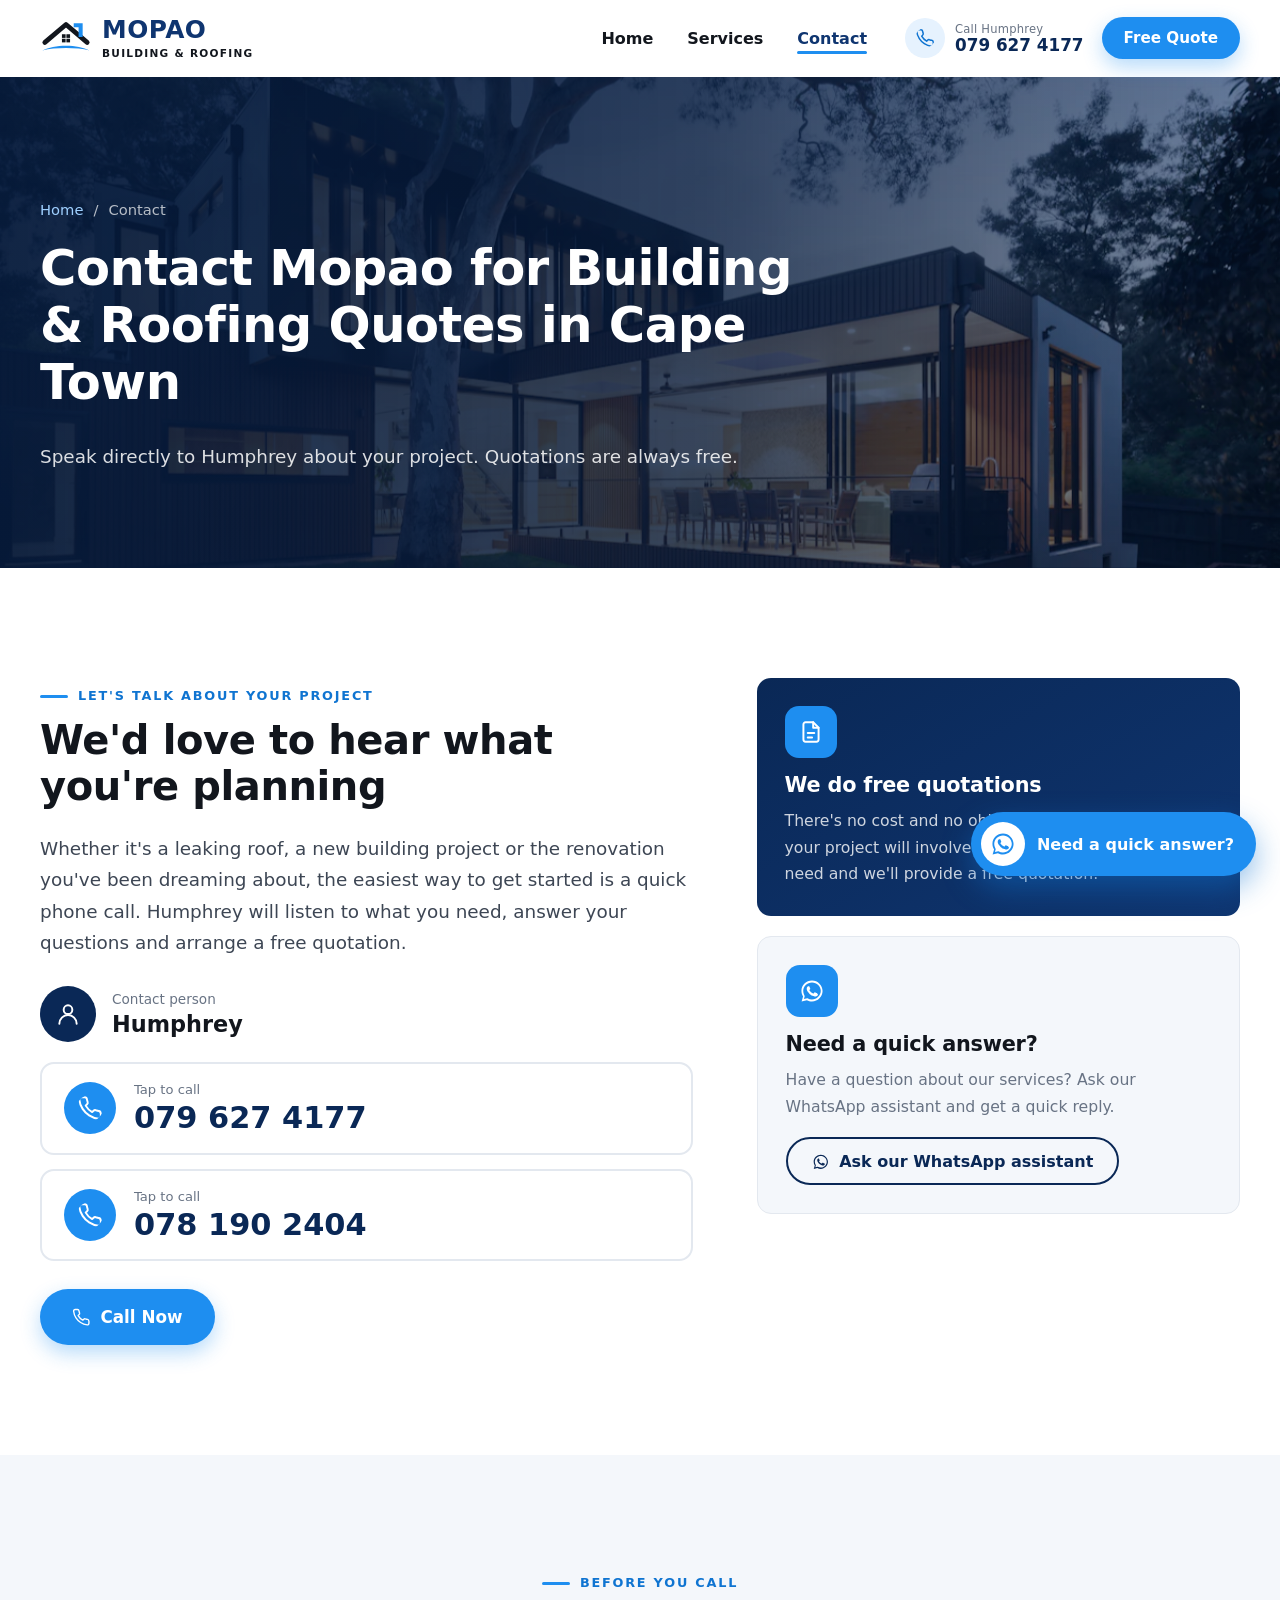
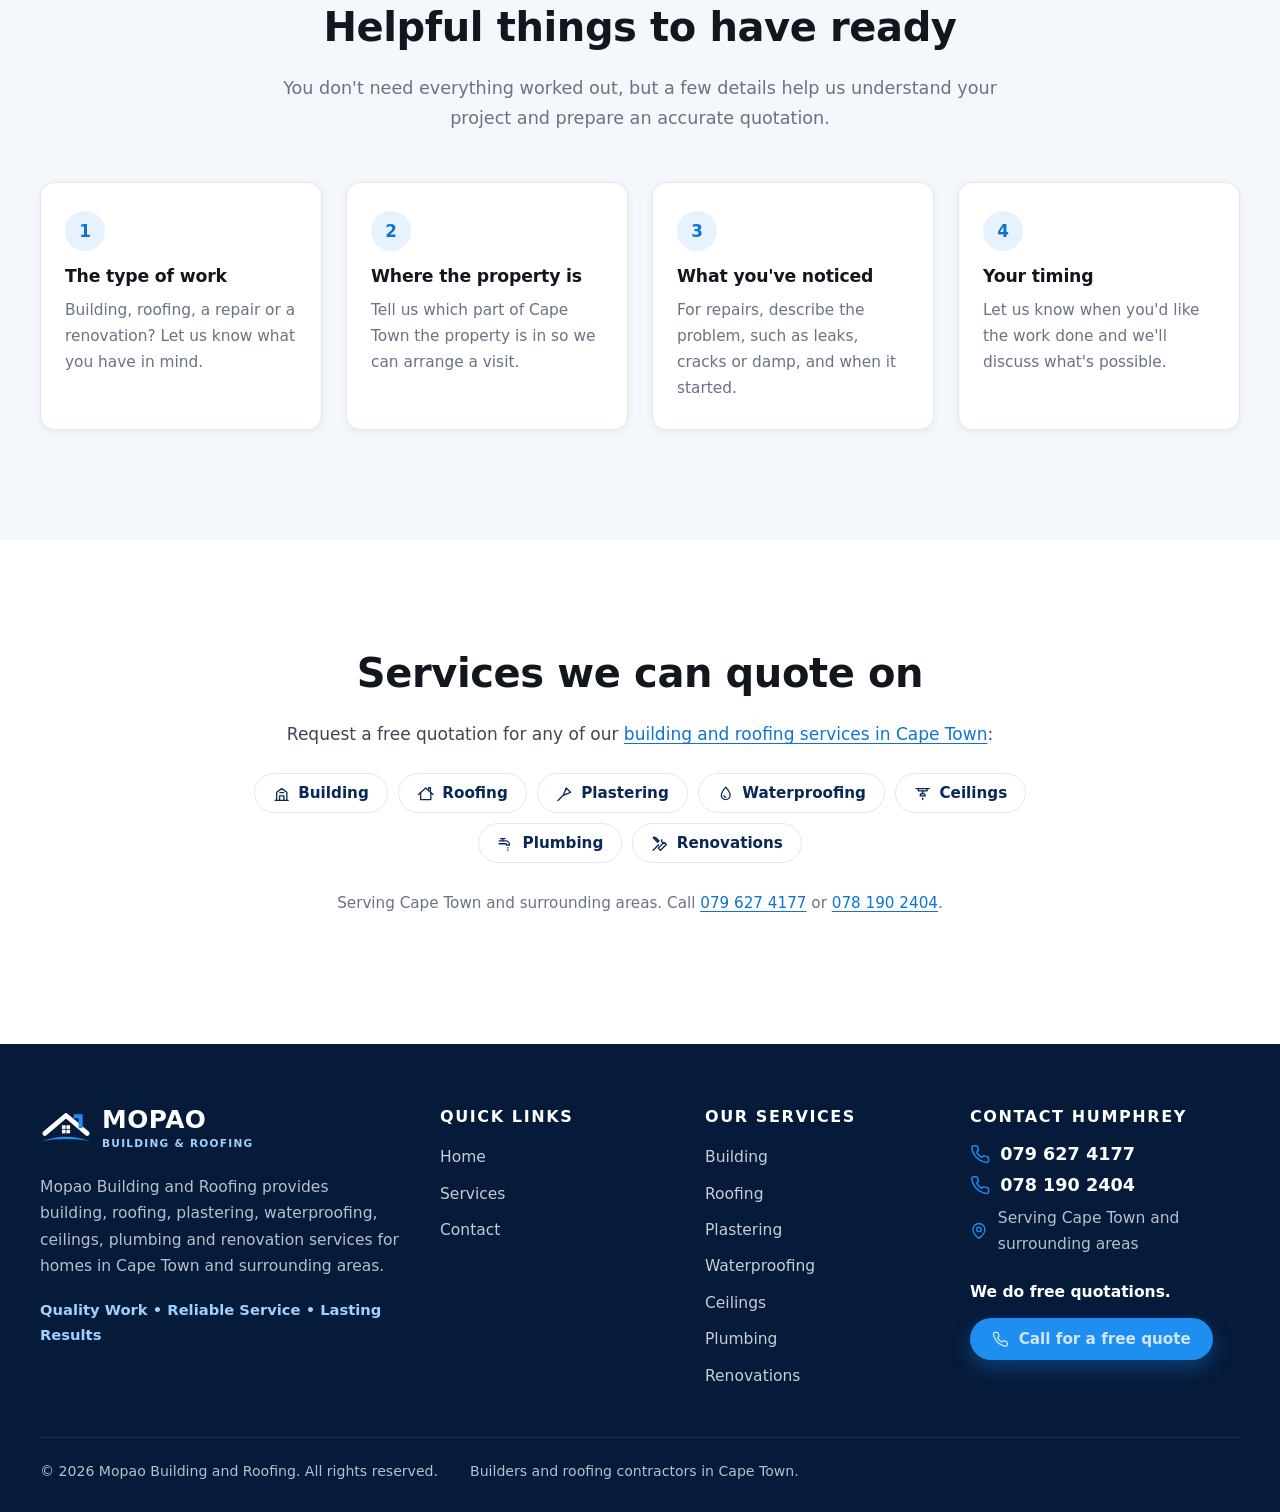
==== commit 628cd3a9: "make relative paths make relative paths" ====
--- a/contact/index.html
+++ b/contact/index.html
@@ -18,12 +18,12 @@
 
 
 <meta name="twitter:card" content="summary_large_image">
-<link rel="icon" href="/my-website/assets/images/favicon.svg" type="image/svg+xml">
+<link rel="icon" href="../assets/images/favicon.svg" type="image/svg+xml">
 <link rel="preconnect" href="https://fonts.googleapis.com">
 <link rel="preconnect" href="https://fonts.gstatic.com" crossorigin>
 <link rel="stylesheet" href="https://fonts.googleapis.com/css2?family=Inter:wght@400;500;600&family=Kalam:wght@700&family=Montserrat:wght@600;700;800&display=swap">
 
-<link rel="stylesheet" href="/my-website/assets/css/styles.css">
+<link rel="stylesheet" href="../assets/css/styles.css">
 <script>document.documentElement.classList.add('js')</script>
 <script type="application/ld+json">{"@context":"https://schema.org","@type":["LocalBusiness","GeneralContractor"],"name":"Mopao Building and Roofing","slogan":"Your Vision, Our Expertise","description":"Builders and roofing contractors in Cape Town offering building, roofing, plastering, waterproofing, ceilings, plumbing and renovations. Free quotations.","telephone":"+27796274177","contactPoint":[{"@type":"ContactPoint","telephone":"+27796274177","contactType":"customer service","name":"Humphrey","areaServed":"ZA","availableLanguage":"English"},{"@type":"ContactPoint","telephone":"+27781902404","contactType":"customer service","name":"Humphrey","areaServed":"ZA","availableLanguage":"English"}],"areaServed":[{"@type":"City","name":"Cape Town","containedInPlace":{"@type":"AdministrativeArea","name":"Western Cape"}}],"knowsAbout":["Building","Roofing","Plastering","Waterproofing","Ceilings","Plumbing","Renovations"],"hasOfferCatalog":{"@type":"OfferCatalog","name":"Building and roofing services","itemListElement":[{"@type":"Offer","itemOffered":{"@type":"Service","name":"Building Services in Cape Town","areaServed":"Cape Town"}},{"@type":"Offer","itemOffered":{"@type":"Service","name":"Roofing Services in Cape Town","areaServed":"Cape Town"}},{"@type":"Offer","itemOffered":{"@type":"Service","name":"Plastering Services","areaServed":"Cape Town"}},{"@type":"Offer","itemOffered":{"@type":"Service","name":"Waterproofing in Cape Town","areaServed":"Cape Town"}},{"@type":"Offer","itemOffered":{"@type":"Service","name":"Ceiling Installations and Repairs","areaServed":"Cape Town"}},{"@type":"Offer","itemOffered":{"@type":"Service","name":"Plumbing Services in Cape Town","areaServed":"Cape Town"}},{"@type":"Offer","itemOffered":{"@type":"Service","name":"Home Renovations in Cape Town","areaServed":"Cape Town"}}]}}</script>
 </head>
@@ -31,7 +31,7 @@
 <a class="skip-link" href="#main">Skip to content</a>
 <header class="site-header" data-header>
   <div class="container header-inner">
-    <a class="logo " href="/my-website/" aria-label="Mopao Building and Roofing - home">
+    <a class="logo " href="../" aria-label="Mopao Building and Roofing - home">
   <svg class="logo-mark" viewBox="0 0 64 48" aria-hidden="true" focusable="false">
   <path d="M6 30 32 8l26 22" fill="none" stroke="var(--logo-roof, #12161d)" stroke-width="6" stroke-linejoin="round" stroke-linecap="round"/>
   <path d="M44 9h6v12" fill="none" stroke="#1e8ef0" stroke-width="5" stroke-linecap="square"/>
@@ -45,7 +45,7 @@
         <svg class="icon icon-open" viewBox="0 0 24 24" fill="none" stroke="currentColor" stroke-width="1.8" stroke-linecap="round" stroke-linejoin="round" aria-hidden="true" focusable="false"><path d="M4 7h16"/><path d="M4 12h16"/><path d="M4 17h16"/></svg><svg class="icon icon-close" viewBox="0 0 24 24" fill="none" stroke="currentColor" stroke-width="1.8" stroke-linecap="round" stroke-linejoin="round" aria-hidden="true" focusable="false"><path d="M6 6l12 12"/><path d="M18 6 6 18"/></svg><span class="sr-only">Menu</span>
       </button>
       <div class="nav-menu" id="nav-menu" data-nav-menu>
-        <ul class="nav-links"><li><a href="/my-website/">Home</a></li><li><a href="/my-website/services/">Services</a></li><li><a href="/my-website/contact/" aria-current="page">Contact</a></li></ul>
+        <ul class="nav-links"><li><a href="../">Home</a></li><li><a href="../services/">Services</a></li><li><a href="../contact/" aria-current="page">Contact</a></li></ul>
         <div class="nav-mobile-call">
           <p>Call Humphrey for a free quotation</p>
           <a class="btn btn-primary btn-block" href="tel:+27796274177"><svg class="icon" viewBox="0 0 24 24" fill="none" stroke="currentColor" stroke-width="1.8" stroke-linecap="round" stroke-linejoin="round" aria-hidden="true" focusable="false"><path d="M22 16.9v3a2 2 0 0 1-2.2 2 19.8 19.8 0 0 1-8.6-3.1 19.5 19.5 0 0 1-6-6A19.8 19.8 0 0 1 2.1 4.2 2 2 0 0 1 4.1 2h3a2 2 0 0 1 2 1.7c.1.9.4 1.8.7 2.7a2 2 0 0 1-.5 2.1L8 9.8a16 16 0 0 0 6 6l1.3-1.3a2 2 0 0 1 2.1-.4c.9.3 1.8.6 2.7.7a2 2 0 0 1 1.7 2Z"/></svg> 079 627 4177</a>
@@ -63,9 +63,9 @@
 <main id="main">
 
 <section class="page-hero page-hero-compact" aria-labelledby="page-heading">
-  <img class="page-hero-media" src="/my-website/assets/images/modern-home-exterior-cape-town-1200.webp" width="1200" height="900" alt="" fetchpriority="high" decoding="async">
+  <img class="page-hero-media" src="../assets/images/modern-home-exterior-cape-town-1200.webp" width="1200" height="900" alt="" fetchpriority="high" decoding="async">
   <div class="container page-hero-inner">
-    <nav class="breadcrumb" aria-label="Breadcrumb"><a href="/my-website/">Home</a><span aria-hidden="true">/</span><span aria-current="page">Contact</span></nav>
+    <nav class="breadcrumb" aria-label="Breadcrumb"><a href="../">Home</a><span aria-hidden="true">/</span><span aria-current="page">Contact</span></nav>
     <h1 id="page-heading">Contact Mopao for Building &amp; Roofing Quotes in Cape Town</h1>
     <p>Speak directly to Humphrey about your project. Quotations are always free.</p>
   </div>
@@ -101,7 +101,7 @@
         <span class="contact-card-icon contact-card-icon-wa"><svg class="icon" viewBox="0 0 32 32" aria-hidden="true" focusable="false"><path fill="currentColor" d="M16 3C8.8 3 3 8.7 3 15.8c0 2.5.7 4.9 2 6.9L3.2 29l6.5-1.7c1.9 1 4 1.6 6.3 1.6 7.2 0 13-5.7 13-12.8S23.2 3 16 3Zm0 23.5c-2 0-3.9-.5-5.6-1.5l-.4-.2-3.9 1 1-3.7-.3-.4a10.4 10.4 0 0 1-1.6-5.6C5.2 10 10 5.4 16 5.4S26.8 10 26.8 15.8 22 26.5 16 26.5Zm5.9-7.9c-.3-.2-1.9-.9-2.2-1-.3-.1-.5-.2-.7.2l-1 1.2c-.2.2-.4.2-.7.1a8.8 8.8 0 0 1-4.4-3.8c-.3-.6.3-.5 1-1.7.1-.2 0-.4 0-.5l-1-2.4c-.3-.6-.5-.5-.7-.5h-.6c-.2 0-.6.1-.9.4-.3.3-1.2 1.1-1.2 2.8s1.2 3.2 1.4 3.4c.2.2 2.4 3.7 5.8 5.1 2.2.9 3 1 4.1.8.7-.1 1.9-.8 2.2-1.5.3-.8.3-1.4.2-1.5-.1-.2-.3-.3-.6-.4Z"/></svg></span>
         <h2>Need a quick answer?</h2>
         <p>Have a question about our services? Ask our WhatsApp assistant and get a quick reply.</p>
-        <a class="btn btn-outline" href="/my-website/contact/#call" data-joseph data-joseph-unconfigured><svg class="icon" viewBox="0 0 32 32" aria-hidden="true" focusable="false"><path fill="currentColor" d="M16 3C8.8 3 3 8.7 3 15.8c0 2.5.7 4.9 2 6.9L3.2 29l6.5-1.7c1.9 1 4 1.6 6.3 1.6 7.2 0 13-5.7 13-12.8S23.2 3 16 3Zm0 23.5c-2 0-3.9-.5-5.6-1.5l-.4-.2-3.9 1 1-3.7-.3-.4a10.4 10.4 0 0 1-1.6-5.6C5.2 10 10 5.4 16 5.4S26.8 10 26.8 15.8 22 26.5 16 26.5Zm5.9-7.9c-.3-.2-1.9-.9-2.2-1-.3-.1-.5-.2-.7.2l-1 1.2c-.2.2-.4.2-.7.1a8.8 8.8 0 0 1-4.4-3.8c-.3-.6.3-.5 1-1.7.1-.2 0-.4 0-.5l-1-2.4c-.3-.6-.5-.5-.7-.5h-.6c-.2 0-.6.1-.9.4-.3.3-1.2 1.1-1.2 2.8s1.2 3.2 1.4 3.4c.2.2 2.4 3.7 5.8 5.1 2.2.9 3 1 4.1.8.7-.1 1.9-.8 2.2-1.5.3-.8.3-1.4.2-1.5-.1-.2-.3-.3-.6-.4Z"/></svg> Ask our WhatsApp assistant</a>
+        <a class="btn btn-outline" href="../contact/#call" data-joseph data-joseph-unconfigured><svg class="icon" viewBox="0 0 32 32" aria-hidden="true" focusable="false"><path fill="currentColor" d="M16 3C8.8 3 3 8.7 3 15.8c0 2.5.7 4.9 2 6.9L3.2 29l6.5-1.7c1.9 1 4 1.6 6.3 1.6 7.2 0 13-5.7 13-12.8S23.2 3 16 3Zm0 23.5c-2 0-3.9-.5-5.6-1.5l-.4-.2-3.9 1 1-3.7-.3-.4a10.4 10.4 0 0 1-1.6-5.6C5.2 10 10 5.4 16 5.4S26.8 10 26.8 15.8 22 26.5 16 26.5Zm5.9-7.9c-.3-.2-1.9-.9-2.2-1-.3-.1-.5-.2-.7.2l-1 1.2c-.2.2-.4.2-.7.1a8.8 8.8 0 0 1-4.4-3.8c-.3-.6.3-.5 1-1.7.1-.2 0-.4 0-.5l-1-2.4c-.3-.6-.5-.5-.7-.5h-.6c-.2 0-.6.1-.9.4-.3.3-1.2 1.1-1.2 2.8s1.2 3.2 1.4 3.4c.2.2 2.4 3.7 5.8 5.1 2.2.9 3 1 4.1.8.7-.1 1.9-.8 2.2-1.5.3-.8.3-1.4.2-1.5-.1-.2-.3-.3-.6-.4Z"/></svg> Ask our WhatsApp assistant</a>
       </div>
     </aside>
   </div>
@@ -126,9 +126,9 @@
 <section class="section" aria-labelledby="quote-services-heading">
   <div class="container narrow center" data-reveal>
     <h2 id="quote-services-heading">Services we can quote on</h2>
-    <p>Request a free quotation for any of our <a href="/my-website/services/">building and roofing services in Cape Town</a>:</p>
+    <p>Request a free quotation for any of our <a href="../services/">building and roofing services in Cape Town</a>:</p>
     <ul class="pill-list">
-      <li><a href="/my-website/services/#building"><svg class="icon" viewBox="0 0 24 24" fill="none" stroke="currentColor" stroke-width="1.8" stroke-linecap="round" stroke-linejoin="round" aria-hidden="true" focusable="false"><path d="M3 21h18"/><path d="M5 21V10l7-5 7 5v11"/><path d="M9 21v-6h6v6"/><path d="M9.5 10.5h5"/></svg> Building</a></li><li><a href="/my-website/services/#roofing"><svg class="icon" viewBox="0 0 24 24" fill="none" stroke="currentColor" stroke-width="1.8" stroke-linecap="round" stroke-linejoin="round" aria-hidden="true" focusable="false"><path d="M2 13 12 4l10 9"/><path d="M5 11v9h14v-9"/><path d="M16 6V3.5h2.5V8.5"/></svg> Roofing</a></li><li><a href="/my-website/services/#plastering"><svg class="icon" viewBox="0 0 24 24" fill="none" stroke="currentColor" stroke-width="1.8" stroke-linecap="round" stroke-linejoin="round" aria-hidden="true" focusable="false"><path d="m14 4 6 6-8.5 3.5L10.5 13.5Z"/><path d="m10.5 13.5-6 6"/><path d="M3.5 20.5 2.5 21.5"/></svg> Plastering</a></li><li><a href="/my-website/services/#waterproofing"><svg class="icon" viewBox="0 0 24 24" fill="none" stroke="currentColor" stroke-width="1.8" stroke-linecap="round" stroke-linejoin="round" aria-hidden="true" focusable="false"><path d="M12 3s6 6.6 6 11a6 6 0 0 1-12 0c0-4.4 6-11 6-11Z"/><path d="M9.5 14.5a2.5 2.5 0 0 0 2.5 2.5"/></svg> Waterproofing</a></li><li><a href="/my-website/services/#ceilings"><svg class="icon" viewBox="0 0 24 24" fill="none" stroke="currentColor" stroke-width="1.8" stroke-linecap="round" stroke-linejoin="round" aria-hidden="true" focusable="false"><path d="M3 5h18"/><path d="M6 5v3h12V5"/><path d="M12 8v4"/><path d="M8.5 15a3.5 3.5 0 0 1 7 0Z"/><path d="M12 18v2"/></svg> Ceilings</a></li><li><a href="/my-website/services/#plumbing"><svg class="icon" viewBox="0 0 24 24" fill="none" stroke="currentColor" stroke-width="1.8" stroke-linecap="round" stroke-linejoin="round" aria-hidden="true" focusable="false"><path d="M3 8h9a5 5 0 0 1 5 5v1h-4v-1a1 1 0 0 0-1-1H3"/><path d="M8 8V5"/><path d="M5 5h6"/><path d="M15 17.5v.5"/><path d="M15 20.5v.5"/></svg> Plumbing</a></li><li><a href="/my-website/services/#renovations"><svg class="icon" viewBox="0 0 24 24" fill="none" stroke="currentColor" stroke-width="1.8" stroke-linecap="round" stroke-linejoin="round" aria-hidden="true" focusable="false"><path d="M14.7 6.3a4 4 0 0 0 5 5L21 13l-8 8-3-3 8-8"/><path d="m3 21 7.5-7.5"/><path d="M4 3 9 8"/><path d="m3 4 1-1 3 1 4 4-2 2-4-4Z"/></svg> Renovations</a></li>
+      <li><a href="../services/#building"><svg class="icon" viewBox="0 0 24 24" fill="none" stroke="currentColor" stroke-width="1.8" stroke-linecap="round" stroke-linejoin="round" aria-hidden="true" focusable="false"><path d="M3 21h18"/><path d="M5 21V10l7-5 7 5v11"/><path d="M9 21v-6h6v6"/><path d="M9.5 10.5h5"/></svg> Building</a></li><li><a href="../services/#roofing"><svg class="icon" viewBox="0 0 24 24" fill="none" stroke="currentColor" stroke-width="1.8" stroke-linecap="round" stroke-linejoin="round" aria-hidden="true" focusable="false"><path d="M2 13 12 4l10 9"/><path d="M5 11v9h14v-9"/><path d="M16 6V3.5h2.5V8.5"/></svg> Roofing</a></li><li><a href="../services/#plastering"><svg class="icon" viewBox="0 0 24 24" fill="none" stroke="currentColor" stroke-width="1.8" stroke-linecap="round" stroke-linejoin="round" aria-hidden="true" focusable="false"><path d="m14 4 6 6-8.5 3.5L10.5 13.5Z"/><path d="m10.5 13.5-6 6"/><path d="M3.5 20.5 2.5 21.5"/></svg> Plastering</a></li><li><a href="../services/#waterproofing"><svg class="icon" viewBox="0 0 24 24" fill="none" stroke="currentColor" stroke-width="1.8" stroke-linecap="round" stroke-linejoin="round" aria-hidden="true" focusable="false"><path d="M12 3s6 6.6 6 11a6 6 0 0 1-12 0c0-4.4 6-11 6-11Z"/><path d="M9.5 14.5a2.5 2.5 0 0 0 2.5 2.5"/></svg> Waterproofing</a></li><li><a href="../services/#ceilings"><svg class="icon" viewBox="0 0 24 24" fill="none" stroke="currentColor" stroke-width="1.8" stroke-linecap="round" stroke-linejoin="round" aria-hidden="true" focusable="false"><path d="M3 5h18"/><path d="M6 5v3h12V5"/><path d="M12 8v4"/><path d="M8.5 15a3.5 3.5 0 0 1 7 0Z"/><path d="M12 18v2"/></svg> Ceilings</a></li><li><a href="../services/#plumbing"><svg class="icon" viewBox="0 0 24 24" fill="none" stroke="currentColor" stroke-width="1.8" stroke-linecap="round" stroke-linejoin="round" aria-hidden="true" focusable="false"><path d="M3 8h9a5 5 0 0 1 5 5v1h-4v-1a1 1 0 0 0-1-1H3"/><path d="M8 8V5"/><path d="M5 5h6"/><path d="M15 17.5v.5"/><path d="M15 20.5v.5"/></svg> Plumbing</a></li><li><a href="../services/#renovations"><svg class="icon" viewBox="0 0 24 24" fill="none" stroke="currentColor" stroke-width="1.8" stroke-linecap="round" stroke-linejoin="round" aria-hidden="true" focusable="false"><path d="M14.7 6.3a4 4 0 0 0 5 5L21 13l-8 8-3-3 8-8"/><path d="m3 21 7.5-7.5"/><path d="M4 3 9 8"/><path d="m3 4 1-1 3 1 4 4-2 2-4-4Z"/></svg> Renovations</a></li>
     </ul>
     <p class="muted">Serving Cape Town and surrounding areas. Call <a href="tel:+27796274177">079 627 4177</a> or <a href="tel:+27781902404">078 190 2404</a>.</p>
   </div>
@@ -138,7 +138,7 @@
 <footer class="site-footer">
   <div class="container footer-grid">
     <div class="footer-brand">
-      <a class="logo logo-light" href="/my-website/" aria-label="Mopao Building and Roofing - home">
+      <a class="logo logo-light" href="../" aria-label="Mopao Building and Roofing - home">
   <svg class="logo-mark" viewBox="0 0 64 48" aria-hidden="true" focusable="false">
   <path d="M6 30 32 8l26 22" fill="none" stroke="var(--logo-roof, #12161d)" stroke-width="6" stroke-linejoin="round" stroke-linecap="round"/>
   <path d="M44 9h6v12" fill="none" stroke="#1e8ef0" stroke-width="5" stroke-linecap="square"/>
@@ -152,11 +152,11 @@
     </div>
     <nav class="footer-col" aria-label="Quick links">
       <h2>Quick links</h2>
-      <ul><li><a href="/my-website/">Home</a></li><li><a href="/my-website/services/">Services</a></li><li><a href="/my-website/contact/">Contact</a></li></ul>
+      <ul><li><a href="../">Home</a></li><li><a href="../services/">Services</a></li><li><a href="../contact/">Contact</a></li></ul>
     </nav>
     <nav class="footer-col" aria-label="Our services">
       <h2>Our services</h2>
-      <ul><li><a href="/my-website/services/#building">Building</a></li><li><a href="/my-website/services/#roofing">Roofing</a></li><li><a href="/my-website/services/#plastering">Plastering</a></li><li><a href="/my-website/services/#waterproofing">Waterproofing</a></li><li><a href="/my-website/services/#ceilings">Ceilings</a></li><li><a href="/my-website/services/#plumbing">Plumbing</a></li><li><a href="/my-website/services/#renovations">Renovations</a></li></ul>
+      <ul><li><a href="../services/#building">Building</a></li><li><a href="../services/#roofing">Roofing</a></li><li><a href="../services/#plastering">Plastering</a></li><li><a href="../services/#waterproofing">Waterproofing</a></li><li><a href="../services/#ceilings">Ceilings</a></li><li><a href="../services/#plumbing">Plumbing</a></li><li><a href="../services/#renovations">Renovations</a></li></ul>
     </nav>
     <div class="footer-col">
       <h2>Contact Humphrey</h2>
@@ -173,9 +173,9 @@
     <p>Builders and roofing contractors in Cape Town.</p>
   </div>
 </footer>
-<a class="joseph-btn" href="/my-website/contact/#call" data-joseph data-joseph-unconfigured aria-label="Need a quick answer? Ask our WhatsApp assistant">
+<a class="joseph-btn" href="../contact/#call" data-joseph data-joseph-unconfigured aria-label="Need a quick answer? Ask our WhatsApp assistant">
   <span class="joseph-icon"><svg class="icon" viewBox="0 0 32 32" aria-hidden="true" focusable="false"><path fill="currentColor" d="M16 3C8.8 3 3 8.7 3 15.8c0 2.5.7 4.9 2 6.9L3.2 29l6.5-1.7c1.9 1 4 1.6 6.3 1.6 7.2 0 13-5.7 13-12.8S23.2 3 16 3Zm0 23.5c-2 0-3.9-.5-5.6-1.5l-.4-.2-3.9 1 1-3.7-.3-.4a10.4 10.4 0 0 1-1.6-5.6C5.2 10 10 5.4 16 5.4S26.8 10 26.8 15.8 22 26.5 16 26.5Zm5.9-7.9c-.3-.2-1.9-.9-2.2-1-.3-.1-.5-.2-.7.2l-1 1.2c-.2.2-.4.2-.7.1a8.8 8.8 0 0 1-4.4-3.8c-.3-.6.3-.5 1-1.7.1-.2 0-.4 0-.5l-1-2.4c-.3-.6-.5-.5-.7-.5h-.6c-.2 0-.6.1-.9.4-.3.3-1.2 1.1-1.2 2.8s1.2 3.2 1.4 3.4c.2.2 2.4 3.7 5.8 5.1 2.2.9 3 1 4.1.8.7-.1 1.9-.8 2.2-1.5.3-.8.3-1.4.2-1.5-.1-.2-.3-.3-.6-.4Z"/></svg></span><span class="joseph-label">Need a quick answer?</span>
 </a>
-<script src="/my-website/assets/js/main.js" defer></script>
+<script src="../assets/js/main.js" defer></script>
 </body>
 </html>
--- a/assets/css/styles.css
+++ b/assets/css/styles.css
@@ -0,0 +1,456 @@
+/* ==========================================================
+   Mopao Building and Roofing - styles
+   ========================================================== */
+:root {
+  --navy-950: #061a3a;
+  --navy-900: #0a2856;
+  --navy-800: #0f3570;
+  --blue: #1e8ef0;
+  --blue-600: #0f74d1;
+  --blue-100: #e6f2fe;
+  --ink: #12161d;
+  --text: #3d4654;
+  --muted: #687384;
+  --line: #e3e8ef;
+  --soft: #f4f7fb;
+  --white: #fff;
+
+  --font-head: "Montserrat", system-ui, -apple-system, "Segoe UI", sans-serif;
+  --font-body: "Inter", system-ui, -apple-system, "Segoe UI", sans-serif;
+  --font-script: "Kalam", "Segoe Print", cursive;
+
+  --radius: 14px;
+  --radius-sm: 10px;
+  --shadow-sm: 0 2px 8px rgba(10, 40, 86, 0.06);
+  --shadow: 0 10px 30px rgba(10, 40, 86, 0.1);
+  --shadow-lg: 0 24px 60px rgba(6, 26, 58, 0.18);
+  --header-h: 76px;
+  --ease: cubic-bezier(0.22, 0.61, 0.36, 1);
+}
+
+*, *::before, *::after { box-sizing: border-box; }
+html { scroll-behavior: smooth; scroll-padding-top: calc(var(--header-h) + 16px); -webkit-text-size-adjust: 100%; }
+body {
+  margin: 0;
+  background: var(--white);
+  color: var(--text);
+  font: 400 1.0625rem/1.7 var(--font-body);
+  -webkit-font-smoothing: antialiased;
+}
+img { display: block; max-width: 100%; height: auto; }
+a { color: var(--blue-600); text-decoration-thickness: 1px; text-underline-offset: 3px; }
+a:hover { color: var(--navy-800); }
+h1, h2, h3 { font-family: var(--font-head); color: var(--ink); line-height: 1.15; margin: 0 0 0.6em; letter-spacing: -0.01em; }
+h1 { font-size: clamp(2.2rem, 5vw, 3.6rem); font-weight: 800; }
+h2 { font-size: clamp(1.75rem, 3.4vw, 2.5rem); font-weight: 800; }
+h3 { font-size: 1.2rem; font-weight: 700; }
+p { margin: 0 0 1.1em; }
+ul, ol { margin: 0; padding: 0; list-style: none; }
+.icon { width: 1.15em; height: 1.15em; flex-shrink: 0; }
+:focus-visible { outline: 3px solid var(--blue); outline-offset: 3px; border-radius: 4px; }
+
+.container { width: min(1200px, 100% - 40px); margin-inline: auto; }
+.narrow { max-width: 820px; }
+.center { text-align: center; }
+.muted { color: var(--muted); font-size: 0.95rem; }
+.lead { font-size: 1.15rem; color: var(--text); }
+.sr-only { position: absolute; width: 1px; height: 1px; overflow: hidden; clip: rect(0 0 0 0); white-space: nowrap; }
+.skip-link { position: absolute; left: 16px; top: -60px; z-index: 200; background: var(--navy-900); color: #fff; padding: 10px 16px; border-radius: 8px; }
+.skip-link:focus { top: 12px; color: #fff; }
+
+.eyebrow {
+  display: inline-flex; align-items: center; gap: 10px;
+  font: 700 0.8rem/1 var(--font-head); letter-spacing: 0.14em; text-transform: uppercase;
+  color: var(--blue-600); margin-bottom: 14px;
+}
+.eyebrow::before { content: ""; width: 28px; height: 3px; border-radius: 3px; background: var(--blue); }
+.eyebrow-light { color: #9fd0ff; }
+
+/* ---------- Buttons ---------- */
+.btn {
+  display: inline-flex; align-items: center; justify-content: center; gap: 10px;
+  min-height: 48px; padding: 12px 24px; border-radius: 999px; border: 2px solid transparent;
+  font: 700 1rem/1.2 var(--font-head); text-decoration: none; cursor: pointer;
+  transition: transform 0.25s var(--ease), background-color 0.25s var(--ease), color 0.25s var(--ease), box-shadow 0.25s var(--ease), border-color 0.25s var(--ease);
+}
+.btn:hover { transform: translateY(-2px); }
+.btn .icon { width: 1.1em; height: 1.1em; }
+.btn-primary { background: var(--blue); color: #fff; box-shadow: 0 8px 20px rgba(30, 142, 240, 0.32); }
+.btn-primary:hover { background: var(--blue-600); color: #fff; box-shadow: 0 12px 26px rgba(30, 142, 240, 0.4); }
+.btn-dark { background: var(--navy-900); color: #fff; }
+.btn-dark:hover { background: var(--navy-800); color: #fff; }
+.btn-outline { border-color: var(--navy-900); color: var(--navy-900); background: transparent; }
+.btn-outline:hover { background: var(--navy-900); color: #fff; }
+.btn-outline-light { border-color: rgba(255, 255, 255, 0.7); color: #fff; background: rgba(255, 255, 255, 0.04); }
+.btn-outline-light:hover { background: #fff; color: var(--navy-900); border-color: #fff; }
+.btn-lg { min-height: 56px; padding: 14px 30px; font-size: 1.05rem; }
+.btn-sm { min-height: 42px; padding: 8px 20px; font-size: 0.95rem; }
+.btn-block { width: 100%; }
+.text-link { display: inline-flex; align-items: center; gap: 6px; font: 700 0.95rem var(--font-head); color: var(--blue-600); }
+.text-link .icon { transition: transform 0.25s var(--ease); }
+
+/* ---------- Header ---------- */
+.site-header {
+  position: sticky; top: 0; z-index: 100;
+  background: #fff; /* no backdrop-filter: it would trap the fixed mobile menu inside the header */
+  border-bottom: 1px solid transparent; transition: box-shadow 0.3s var(--ease), border-color 0.3s;
+}
+.site-header.is-scrolled { box-shadow: var(--shadow-sm); border-color: var(--line); }
+.header-inner { display: flex; align-items: center; gap: 24px; min-height: var(--header-h); }
+
+.logo { display: inline-flex; align-items: center; gap: 10px; text-decoration: none; color: var(--ink); flex-shrink: 0; }
+.logo-mark { width: 52px; height: 39px; }
+.logo-text { display: flex; flex-direction: column; line-height: 1; }
+.logo-name { font: 800 1.55rem/1 var(--font-head); color: var(--navy-800); letter-spacing: 0.02em; }
+.logo-sub { font: 700 0.66rem/1 var(--font-head); letter-spacing: 0.12em; text-transform: uppercase; color: var(--ink); margin-top: 5px; }
+.logo-light { --logo-roof: #fff; color: #fff; }
+.logo-light .logo-name { color: #fff; }
+.logo-light .logo-sub { color: #9fd0ff; }
+
+.main-nav { margin-left: auto; }
+.nav-links { display: flex; gap: 6px; }
+.nav-links a {
+  position: relative; display: block; padding: 10px 14px;
+  font: 600 1rem var(--font-head); color: var(--ink); text-decoration: none; transition: color 0.2s;
+}
+.nav-links a::after {
+  content: ""; position: absolute; left: 14px; right: 14px; bottom: 4px; height: 3px; border-radius: 3px;
+  background: var(--blue); transform: scaleX(0); transform-origin: left; transition: transform 0.3s var(--ease);
+}
+.nav-links a:hover { color: var(--blue-600); }
+.nav-links a:hover::after, .nav-links a[aria-current="page"]::after { transform: scaleX(1); }
+.nav-links a[aria-current="page"] { color: var(--navy-800); }
+.nav-toggle, .nav-mobile-call, .header-call-mobile { display: none; }
+
+.header-actions { display: flex; align-items: center; gap: 18px; }
+.header-phone { display: flex; align-items: center; gap: 10px; color: var(--navy-900); text-decoration: none; font: 700 1.05rem/1.1 var(--font-head); }
+.header-phone > .icon { width: 40px; height: 40px; padding: 10px; border-radius: 50%; background: var(--blue-100); color: var(--blue-600); transition: background 0.25s, color 0.25s; }
+.header-phone:hover > .icon { background: var(--blue); color: #fff; }
+.header-phone small { display: block; font: 500 0.72rem var(--font-body); color: var(--muted); letter-spacing: 0.02em; }
+
+/* ---------- Hero ---------- */
+.hero { position: relative; isolation: isolate; color: #fff; overflow: hidden; background: var(--navy-950); }
+.hero-media { position: absolute; inset: 0; z-index: -2; }
+.hero-media img { width: 100%; height: 100%; object-fit: cover; object-position: 60% 40%; animation: heroZoom 16s var(--ease) both; }
+.hero::before {
+  content: ""; position: absolute; inset: 0; z-index: -1;
+  background: linear-gradient(90deg, rgba(6, 26, 58, 0.94) 0%, rgba(6, 26, 58, 0.78) 42%, rgba(6, 26, 58, 0.2) 75%, rgba(6, 26, 58, 0.05) 100%),
+              linear-gradient(0deg, rgba(6, 26, 58, 0.55) 0%, transparent 30%);
+}
+@keyframes heroZoom { from { transform: scale(1.08); } to { transform: scale(1); } }
+.hero-inner { min-height: min(86vh, 760px); display: flex; align-items: center; padding: 72px 0 120px; }
+.hero-content { max-width: 640px; }
+.hero h1 { color: #fff; margin-bottom: 20px; animation: rise 0.9s 0.1s var(--ease) both; }
+.hero .eyebrow { animation: rise 0.9s var(--ease) both; }
+.hero-lead { font-size: 1.15rem; color: rgba(255, 255, 255, 0.86); max-width: 580px; animation: rise 0.9s 0.2s var(--ease) both; }
+.hero-actions { display: flex; flex-wrap: wrap; gap: 14px; margin-top: 30px; animation: rise 0.9s 0.3s var(--ease) both; }
+.hero-slogan {
+  font: 700 clamp(1.6rem, 3vw, 2.1rem)/1.1 var(--font-script); color: #8fc9ff; margin: 34px 0 0;
+  transform: rotate(-3deg); transform-origin: left; display: inline-block; position: relative; animation: rise 0.9s 0.45s var(--ease) both;
+}
+.hero-slogan::after { content: ""; display: block; height: 3px; width: 85%; margin-top: 8px; border-radius: 3px; background: linear-gradient(90deg, var(--blue), transparent); }
+@keyframes rise { from { opacity: 0; transform: translateY(18px); } to { opacity: 1; transform: none; } }
+.hero-strip { position: absolute; left: 0; right: 0; bottom: 0; background: rgba(6, 26, 58, 0.72); backdrop-filter: blur(6px); border-top: 1px solid rgba(255, 255, 255, 0.12); }
+.hero-strip-inner { display: flex; flex-wrap: wrap; justify-content: flex-start; gap: 10px 44px; padding: 18px 0; font: 600 0.95rem var(--font-head); }
+.hero-strip span { display: inline-flex; align-items: center; gap: 8px; }
+.hero-strip .icon { color: var(--blue); width: 20px; height: 20px; stroke-width: 2.6; }
+
+/* ---------- Sections ---------- */
+.section { padding: clamp(64px, 9vw, 110px) 0; }
+.section-soft { background: var(--soft); }
+.section-navy { background: var(--navy-900); color: rgba(255, 255, 255, 0.82); position: relative; overflow: hidden; }
+.section-navy::before {
+  content: ""; position: absolute; width: 640px; height: 640px; right: -220px; top: -260px; border-radius: 50%;
+  background: radial-gradient(circle, rgba(30, 142, 240, 0.28), transparent 65%);
+}
+.section-head { max-width: 720px; margin: 0 auto 48px; text-align: center; }
+.section-head .eyebrow { justify-content: center; }
+.section-head p { color: var(--muted); font-size: 1.1rem; }
+.section-head-light h2 { color: #fff; }
+.section-head-light p { color: rgba(255, 255, 255, 0.75); }
+.section-foot { text-align: center; margin-top: 48px; }
+
+.split { display: grid; grid-template-columns: 1fr 1fr; gap: clamp(36px, 6vw, 80px); align-items: center; }
+.split-reverse .split-copy { order: 0; }
+.split-media { position: relative; }
+.split-media img { border-radius: var(--radius); box-shadow: var(--shadow-lg); aspect-ratio: 4 / 3.4; object-fit: cover; width: 100%; }
+.media-badge {
+  position: absolute; right: -18px; bottom: -22px; background: var(--blue); color: #fff; border-radius: var(--radius);
+  padding: 18px 22px; box-shadow: var(--shadow); max-width: 200px; line-height: 1.25;
+}
+.media-badge strong { display: block; font: 800 1.9rem var(--font-head); }
+.media-badge span { font-size: 0.92rem; }
+.split-copy p { color: var(--text); }
+
+.check-list { display: grid; gap: 10px; margin: 6px 0 28px; }
+.check-list li { display: flex; align-items: flex-start; gap: 12px; color: var(--ink); font-weight: 500; }
+.check-list .icon { width: 24px; height: 24px; padding: 4px; border-radius: 50%; background: var(--blue-100); color: var(--blue-600); stroke-width: 3; margin-top: 2px; }
+.inline-actions { display: flex; flex-wrap: wrap; gap: 12px; margin-top: 8px; }
+.inline-actions.center { justify-content: center; }
+
+/* ---------- Service cards ---------- */
+.service-grid { display: grid; grid-template-columns: repeat(4, 1fr); gap: 24px; }
+.service-card { background: #fff; border-radius: var(--radius); box-shadow: var(--shadow-sm); overflow: hidden; border: 1px solid var(--line); transition: transform 0.35s var(--ease), box-shadow 0.35s var(--ease); }
+.service-card:hover { transform: translateY(-6px); box-shadow: var(--shadow); }
+.service-card-link { display: flex; flex-direction: column; height: 100%; color: inherit; text-decoration: none; }
+.service-card-media { position: relative; overflow: hidden; aspect-ratio: 4 / 3; }
+.service-card-media img { width: 100%; height: 100%; object-fit: cover; transition: transform 0.7s var(--ease); }
+.service-card:hover .service-card-media img { transform: scale(1.07); }
+.service-card-icon {
+  position: absolute; left: 18px; top: -26px; width: 52px; height: 52px; border-radius: 50%; display: grid; place-items: center;
+  background: var(--navy-900); color: #fff; border: 3px solid #fff; box-shadow: var(--shadow-sm); transition: background 0.3s;
+}
+.service-card-icon .icon { width: 22px; height: 22px; }
+.service-card:hover .service-card-icon { background: var(--blue); }
+.service-card-body { position: relative; padding: 38px 22px 24px; display: flex; flex-direction: column; flex: 1; }
+.service-card-body h3 { margin-bottom: 8px; }
+.service-card-body p { font-size: 0.97rem; color: var(--muted); flex: 1; }
+.service-card:hover .text-link .icon { transform: translateX(4px); }
+.service-card-cta { background: linear-gradient(160deg, var(--navy-900), var(--navy-800)); border: 0; color: #fff; }
+.service-card-cta .service-card-body { padding: 30px 24px; justify-content: center; gap: 10px; }
+.service-card-cta h3 { color: #fff; }
+.service-card-cta p { color: rgba(255, 255, 255, 0.78); flex: 0; }
+.service-card-cta-icon { width: 52px; height: 52px; border-radius: 50%; background: var(--blue); display: grid; place-items: center; margin-bottom: 8px; }
+.service-card-cta-icon .icon { width: 24px; height: 24px; }
+
+/* ---------- Why choose ---------- */
+.why-grid { position: relative; display: grid; grid-template-columns: repeat(5, 1fr); gap: 20px; }
+.why-item {
+  padding: 30px 24px; border-radius: var(--radius); background: rgba(255, 255, 255, 0.05);
+  border: 1px solid rgba(255, 255, 255, 0.1); transition: background 0.3s, transform 0.35s var(--ease), border-color 0.3s;
+}
+.why-item:hover { background: rgba(255, 255, 255, 0.09); border-color: rgba(30, 142, 240, 0.6); transform: translateY(-4px); }
+.why-icon { width: 56px; height: 56px; display: grid; place-items: center; border-radius: 16px; background: var(--blue); color: #fff; margin-bottom: 20px; box-shadow: 0 10px 24px rgba(30, 142, 240, 0.35); }
+.why-icon .icon { width: 28px; height: 28px; }
+.why-item h3 { color: #fff; font-size: 1.1rem; }
+.why-item p { font-size: 0.95rem; margin: 0; }
+
+/* ---------- Areas ---------- */
+.area-card { position: relative; border-radius: var(--radius); overflow: hidden; box-shadow: var(--shadow-lg); }
+.area-card img { width: 100%; aspect-ratio: 4 / 3.2; object-fit: cover; transition: transform 0.8s var(--ease); }
+.area-card:hover img { transform: scale(1.04); }
+.area-card-overlay {
+  position: absolute; left: 20px; bottom: 20px; right: 20px; display: flex; align-items: center; gap: 14px;
+  background: rgba(255, 255, 255, 0.95); border-radius: var(--radius-sm); padding: 16px 20px; box-shadow: var(--shadow);
+}
+.area-card-overlay > .icon { width: 44px; height: 44px; padding: 10px; border-radius: 50%; background: var(--navy-900); color: #fff; }
+.area-card-overlay strong { display: block; font: 800 1.2rem var(--font-head); color: var(--ink); }
+.area-card-overlay span { color: var(--muted); font-size: 0.95rem; }
+.area-list { display: flex; flex-wrap: wrap; gap: 8px; margin: 0 0 20px; }
+.area-list li { display: inline-flex; gap: 6px; align-items: center; padding: 6px 14px; background: var(--blue-100); border-radius: 999px; font-weight: 600; color: var(--navy-900); }
+
+/* ---------- CTA band ---------- */
+.cta-band { position: relative; overflow: hidden; padding: clamp(56px, 8vw, 90px) 0; color: #fff; background: linear-gradient(120deg, var(--navy-950) 0%, var(--navy-800) 60%, var(--blue-600) 130%); }
+.cta-band::after {
+  content: ""; position: absolute; right: -6%; bottom: -40%; width: 520px; height: 520px; opacity: 0.08;
+  background: url("../images/favicon.svg") center / contain no-repeat;
+}
+.cta-inner { position: relative; z-index: 1; display: grid; grid-template-columns: 1.3fr 1fr; gap: 40px; align-items: center; }
+.cta-copy h2 { color: #fff; }
+.cta-copy p { color: rgba(255, 255, 255, 0.82); font-size: 1.12rem; margin: 0; max-width: 620px; }
+.cta-actions { text-align: center; }
+.cta-numbers { margin: 18px 0 0; color: rgba(255, 255, 255, 0.8); }
+.cta-numbers a { color: #fff; font-weight: 700; white-space: nowrap; }
+
+/* ---------- Page hero (inner pages) ---------- */
+.page-hero { position: relative; isolation: isolate; overflow: hidden; color: #fff; background: var(--navy-950); }
+.page-hero-media { position: absolute; inset: 0; width: 100%; height: 100%; object-fit: cover; z-index: -2; animation: heroZoom 14s var(--ease) both; }
+.page-hero::before { content: ""; position: absolute; inset: 0; z-index: -1; background: linear-gradient(90deg, rgba(6, 26, 58, 0.95) 0%, rgba(6, 26, 58, 0.8) 55%, rgba(6, 26, 58, 0.45) 100%); }
+.page-hero-inner { padding: clamp(64px, 10vw, 120px) 0 clamp(56px, 8vw, 96px); max-width: 780px; margin-left: max(20px, calc((100% - 1200px) / 2)); }
+.page-hero h1 { color: #fff; font-size: clamp(2rem, 4.4vw, 3.1rem); animation: rise 0.8s var(--ease) both; }
+.page-hero p { font-size: 1.15rem; color: rgba(255, 255, 255, 0.85); margin: 0; animation: rise 0.8s 0.12s var(--ease) both; }
+.breadcrumb { display: flex; gap: 10px; font-size: 0.92rem; margin-bottom: 18px; color: rgba(255, 255, 255, 0.7); }
+.breadcrumb a { color: #9fd0ff; text-decoration: none; }
+.breadcrumb a:hover { color: #fff; }
+
+/* ---------- Services page ---------- */
+.service-jump { position: sticky; top: var(--header-h); z-index: 50; background: #fff; border-bottom: 1px solid var(--line); box-shadow: var(--shadow-sm); }
+.service-jump-inner { display: flex; gap: 8px; overflow-x: auto; padding: 12px 0; scrollbar-width: none; }
+.service-jump-inner::-webkit-scrollbar { display: none; }
+.service-jump a {
+  display: inline-flex; align-items: center; gap: 8px; white-space: nowrap; padding: 8px 16px; border-radius: 999px;
+  font: 600 0.92rem var(--font-head); color: var(--navy-900); text-decoration: none; background: var(--soft); border: 1px solid var(--line);
+  transition: background 0.25s, color 0.25s, border-color 0.25s;
+}
+.service-jump a:hover, .service-jump a.is-active { background: var(--navy-900); color: #fff; border-color: var(--navy-900); }
+.services-intro { padding-bottom: 0; }
+.services-intro .lead { text-align: center; color: var(--text); }
+.service-detail { padding: clamp(56px, 8vw, 96px) 0; scroll-margin-top: calc(var(--header-h) + 16px); }
+.service-detail:nth-of-type(even) { background: var(--soft); }
+.service-detail-inner { display: grid; grid-template-columns: 1fr 1fr; gap: clamp(36px, 6vw, 80px); align-items: center; }
+.service-detail-reverse .service-detail-media { order: 2; }
+.service-detail-media { position: relative; }
+.service-detail-media > img { border-radius: var(--radius); box-shadow: var(--shadow-lg); width: 100%; aspect-ratio: 4 / 3; object-fit: cover; }
+.service-detail-inset { position: absolute; width: 42%; right: -16px; bottom: -28px; border: 6px solid #fff; border-radius: var(--radius); overflow: hidden; box-shadow: var(--shadow); }
+.service-detail-inset img { aspect-ratio: 1; object-fit: cover; width: 100%; }
+.service-detail-tag {
+  display: inline-flex; align-items: center; gap: 8px; padding: 6px 14px; border-radius: 999px; margin-bottom: 16px;
+  background: var(--blue-100); color: var(--blue-600); font: 700 0.85rem var(--font-head); text-transform: uppercase; letter-spacing: 0.08em;
+}
+.service-detail-copy h3 { font-size: 1.05rem; margin-top: 8px; }
+.next-step-inner { text-align: center; max-width: 680px; }
+.next-step-inner p { color: var(--muted); }
+
+/* ---------- Contact page ---------- */
+.contact-grid { display: grid; grid-template-columns: 1.35fr 1fr; gap: clamp(32px, 5vw, 64px); align-items: start; }
+.contact-person { display: flex; align-items: center; gap: 16px; margin: 28px 0 20px; }
+.contact-avatar { width: 56px; height: 56px; border-radius: 50%; display: grid; place-items: center; background: var(--navy-900); color: #fff; }
+.contact-avatar .icon { width: 26px; height: 26px; }
+.contact-label { display: block; font-size: 0.85rem; color: var(--muted); }
+.contact-person strong { font: 800 1.4rem var(--font-head); color: var(--ink); }
+.phone-list { display: grid; gap: 14px; margin-bottom: 28px; }
+.phone-big {
+  display: flex; align-items: center; gap: 18px; padding: 18px 22px; border-radius: var(--radius); text-decoration: none;
+  background: #fff; border: 2px solid var(--line); color: var(--navy-900); font: 800 clamp(1.4rem, 3vw, 1.9rem)/1.1 var(--font-head);
+  transition: border-color 0.25s, box-shadow 0.25s, transform 0.25s var(--ease);
+}
+.phone-big:hover { border-color: var(--blue); box-shadow: var(--shadow); transform: translateY(-2px); color: var(--navy-900); }
+.phone-big > .icon { width: 52px; height: 52px; padding: 13px; border-radius: 50%; background: var(--blue); color: #fff; }
+.phone-big small { display: block; font: 500 0.82rem var(--font-body); color: var(--muted); margin-bottom: 4px; }
+.contact-side { display: grid; gap: 20px; }
+.contact-card { padding: 28px; border-radius: var(--radius); background: var(--soft); border: 1px solid var(--line); }
+.contact-card h2 { font-size: 1.3rem; margin-bottom: 10px; }
+.contact-card p { color: var(--muted); font-size: 0.98rem; }
+.contact-card-icon { width: 52px; height: 52px; display: grid; place-items: center; border-radius: 14px; background: var(--navy-900); color: #fff; margin-bottom: 16px; }
+.contact-card-icon .icon { width: 26px; height: 26px; }
+.contact-card-icon-wa { background: var(--blue); }
+.contact-card-highlight { background: linear-gradient(150deg, var(--navy-900), var(--navy-800)); border: 0; }
+.contact-card-highlight h2 { color: #fff; }
+.contact-card-highlight p { color: rgba(255, 255, 255, 0.8); margin: 0; }
+.contact-card-highlight .contact-card-icon { background: var(--blue); }
+
+.steps { display: grid; grid-template-columns: repeat(4, 1fr); gap: 24px; counter-reset: step; }
+.steps li { background: #fff; border-radius: var(--radius); padding: 28px 24px; border: 1px solid var(--line); box-shadow: var(--shadow-sm); }
+.step-num { display: grid; place-items: center; width: 40px; height: 40px; border-radius: 50%; background: var(--blue-100); color: var(--blue-600); font: 800 1.05rem var(--font-head); margin-bottom: 16px; }
+.steps h3 { font-size: 1.08rem; }
+.steps p { margin: 0; color: var(--muted); font-size: 0.96rem; }
+.pill-list { display: flex; flex-wrap: wrap; justify-content: center; gap: 10px; margin: 24px 0 28px; }
+.pill-list a {
+  display: inline-flex; align-items: center; gap: 8px; padding: 10px 18px; border-radius: 999px; text-decoration: none;
+  border: 1px solid var(--line); color: var(--navy-900); font: 600 0.95rem var(--font-head); background: #fff; transition: all 0.25s var(--ease);
+}
+.pill-list a:hover { background: var(--navy-900); color: #fff; border-color: var(--navy-900); }
+
+/* ---------- Footer ---------- */
+.site-footer { background: var(--navy-950); color: rgba(255, 255, 255, 0.72); font-size: 0.97rem; }
+.footer-grid { display: grid; grid-template-columns: 1.6fr 1fr 1fr 1.2fr; gap: 40px; padding: 64px 0 48px; }
+.footer-brand p { margin: 18px 0 0; max-width: 360px; }
+.footer-tagline { color: #9fd0ff; font-weight: 600; font-size: 0.92rem; }
+.footer-col h2 { color: #fff; font-size: 1rem; text-transform: uppercase; letter-spacing: 0.1em; margin-bottom: 18px; }
+.footer-col ul { display: grid; gap: 10px; }
+.footer-col a { color: rgba(255, 255, 255, 0.78); text-decoration: none; transition: color 0.2s; }
+.footer-col a:hover { color: var(--blue); }
+.footer-contact li, .footer-contact a { display: flex; align-items: center; gap: 10px; }
+.footer-contact a { color: #fff; font: 700 1.1rem var(--font-head); }
+.footer-contact .icon { color: var(--blue); }
+.footer-quote { margin: 22px 0 12px; color: #fff; }
+.footer-bottom { display: flex; flex-wrap: wrap; justify-content: flex-start; gap: 8px 32px; padding: 22px 0 28px; border-top: 1px solid rgba(255, 255, 255, 0.1); font-size: 0.88rem; }
+.footer-bottom p { margin: 0; }
+
+/* ---------- Floating JosephAI button ---------- */
+.joseph-btn {
+  position: fixed; right: 24px; bottom: 24px; z-index: 90;
+  display: inline-flex; align-items: center; gap: 12px; padding: 10px 22px 10px 10px; border-radius: 999px;
+  background: var(--blue); color: #fff; text-decoration: none; font: 700 1rem var(--font-head);
+  box-shadow: 0 12px 30px rgba(15, 116, 209, 0.45);
+  transition: transform 0.3s var(--ease), box-shadow 0.3s var(--ease), background-color 0.3s, opacity 0.3s;
+}
+.joseph-btn:hover, .joseph-btn:focus-visible { color: #fff; background: var(--blue-600); transform: translateY(-3px); box-shadow: 0 16px 36px rgba(15, 116, 209, 0.55); }
+.joseph-icon { position: relative; width: 44px; height: 44px; border-radius: 50%; background: #fff; color: var(--blue); display: grid; place-items: center; }
+.joseph-icon .icon { width: 26px; height: 26px; }
+.joseph-icon::after {
+  content: ""; position: absolute; inset: 0; border-radius: 50%; box-shadow: 0 0 0 0 rgba(255, 255, 255, 0.7);
+  animation: josephPulse 2.4s 1.5s var(--ease) 3;
+}
+.joseph-btn:hover .joseph-icon::after { animation: josephPulse 1.6s var(--ease) 1; }
+@keyframes josephPulse { 0% { box-shadow: 0 0 0 0 rgba(255, 255, 255, 0.75); } 80%, 100% { box-shadow: 0 0 0 14px rgba(255, 255, 255, 0); } }
+
+/* ---------- Reveal on scroll ---------- */
+.js [data-reveal] { opacity: 0; transform: translateY(26px); transition: opacity 0.8s var(--ease), transform 0.8s var(--ease); }
+.js [data-reveal].is-visible { opacity: 1; transform: none; }
+
+/* ---------- Responsive ---------- */
+@media (max-width: 1180px) {
+  .why-grid { grid-template-columns: repeat(3, 1fr); }
+  .header-phone span small { display: none; }
+}
+@media (max-width: 1100px) {
+  .service-grid { grid-template-columns: repeat(2, 1fr); }
+  .footer-grid { grid-template-columns: 1fr 1fr; }
+  .steps { grid-template-columns: repeat(2, 1fr); }
+  .header-phone { display: none; }
+}
+@media (max-width: 900px) {
+  :root { --header-h: 68px; }
+  .split, .service-detail-inner, .contact-grid, .cta-inner { grid-template-columns: 1fr; }
+  .service-detail-reverse .service-detail-media { order: 0; }
+  .split-reverse .area-card { order: -1; }
+  .cta-actions { text-align: left; }
+  .media-badge { right: 12px; bottom: -18px; }
+  .why-grid { grid-template-columns: repeat(2, 1fr); }
+  .service-detail-inset { right: 12px; width: 36%; }
+
+  /* Mobile navigation */
+  .nav-toggle {
+    display: grid; place-items: center; width: 46px; height: 46px; border-radius: 12px; border: 1px solid var(--line);
+    background: #fff; color: var(--navy-900); cursor: pointer;
+  }
+  .nav-toggle .icon { width: 24px; height: 24px; }
+  .nav-toggle .icon-close, .nav-toggle[aria-expanded="true"] .icon-open { display: none; }
+  .nav-toggle[aria-expanded="true"] .icon-close { display: block; }
+  .main-nav { order: 3; margin-left: 0; }
+  .header-actions { margin-left: auto; gap: 10px; }
+  .header-cta { display: none; }
+  .header-call-mobile {
+    display: inline-flex; align-items: center; gap: 6px; height: 46px; padding: 0 16px; border-radius: 12px;
+    background: var(--blue); color: #fff; text-decoration: none; font: 700 0.95rem var(--font-head);
+  }
+  .header-call-mobile:hover { color: #fff; background: var(--blue-600); }
+  .nav-menu {
+    position: fixed; left: 0; right: 0; top: var(--header-h); bottom: 0; background: var(--navy-950);
+    padding: 24px 20px 40px; overflow-y: auto; visibility: hidden; opacity: 0; transform: translateY(-8px);
+    transition: opacity 0.3s var(--ease), transform 0.3s var(--ease), visibility 0s 0.3s;
+  }
+  .nav-menu.is-open { visibility: visible; opacity: 1; transform: none; transition: opacity 0.3s var(--ease), transform 0.3s var(--ease); }
+  .nav-links { flex-direction: column; gap: 0; }
+  .nav-links a { color: #fff; font-size: 1.4rem; padding: 16px 4px; border-bottom: 1px solid rgba(255, 255, 255, 0.1); }
+  .nav-links a::after { left: 4px; right: auto; width: 32px; bottom: 10px; }
+  .nav-links a[aria-current="page"], .nav-links a:hover { color: #9fd0ff; }
+  .nav-mobile-call { display: grid; gap: 12px; margin-top: 32px; }
+  .nav-mobile-call p { color: rgba(255, 255, 255, 0.75); margin: 0 0 4px; }
+  body.nav-open { overflow: hidden; }
+  body.nav-open .joseph-btn { opacity: 0; pointer-events: none; }
+}
+@media (max-width: 640px) {
+  body { font-size: 1rem; }
+  .container { width: calc(100% - 32px); }
+  .logo-mark { width: 42px; height: 32px; }
+  .logo-name { font-size: 1.3rem; }
+  .logo-sub { font-size: 0.56rem; }
+  .hero-inner { min-height: auto; padding: 56px 0 150px; }
+  .hero::before { background: linear-gradient(180deg, rgba(6, 26, 58, 0.82) 0%, rgba(6, 26, 58, 0.88) 60%, rgba(6, 26, 58, 0.95) 100%); }
+  .hero-actions .btn { width: 100%; }
+  .hero-strip-inner { display: grid; grid-template-columns: 1fr 1fr; font-size: 0.85rem; padding: 14px 0; }
+  .service-grid, .why-grid, .steps, .footer-grid { grid-template-columns: 1fr; }
+  .footer-grid { gap: 32px; padding: 48px 0 32px; }
+
+  .phone-big { padding: 14px 16px; gap: 14px; }
+  .phone-big > .icon { width: 44px; height: 44px; padding: 11px; }
+  .contact-main .btn-lg { width: 100%; }
+  .cta-actions .btn { width: 100%; }
+  .inline-actions .btn { flex: 1 1 100%; }
+
+  /* JosephAI button: compact and clear of content on phones */
+  .joseph-btn { right: 12px; bottom: calc(12px + env(safe-area-inset-bottom)); padding: 6px 16px 6px 6px; gap: 8px; font-size: 0.88rem; }
+  .joseph-icon { width: 38px; height: 38px; }
+  .joseph-icon .icon { width: 22px; height: 22px; }
+  .site-footer { padding-bottom: 72px; }
+}
+
+/* ---------- Reduced motion ---------- */
+@media (prefers-reduced-motion: reduce) {
+  html { scroll-behavior: auto; }
+  *, *::before, *::after { animation-duration: 0.01ms !important; animation-iteration-count: 1 !important; transition-duration: 0.01ms !important; }
+  .js [data-reveal] { opacity: 1; transform: none; }
+  .joseph-icon::after { animation: none !important; }
+}
